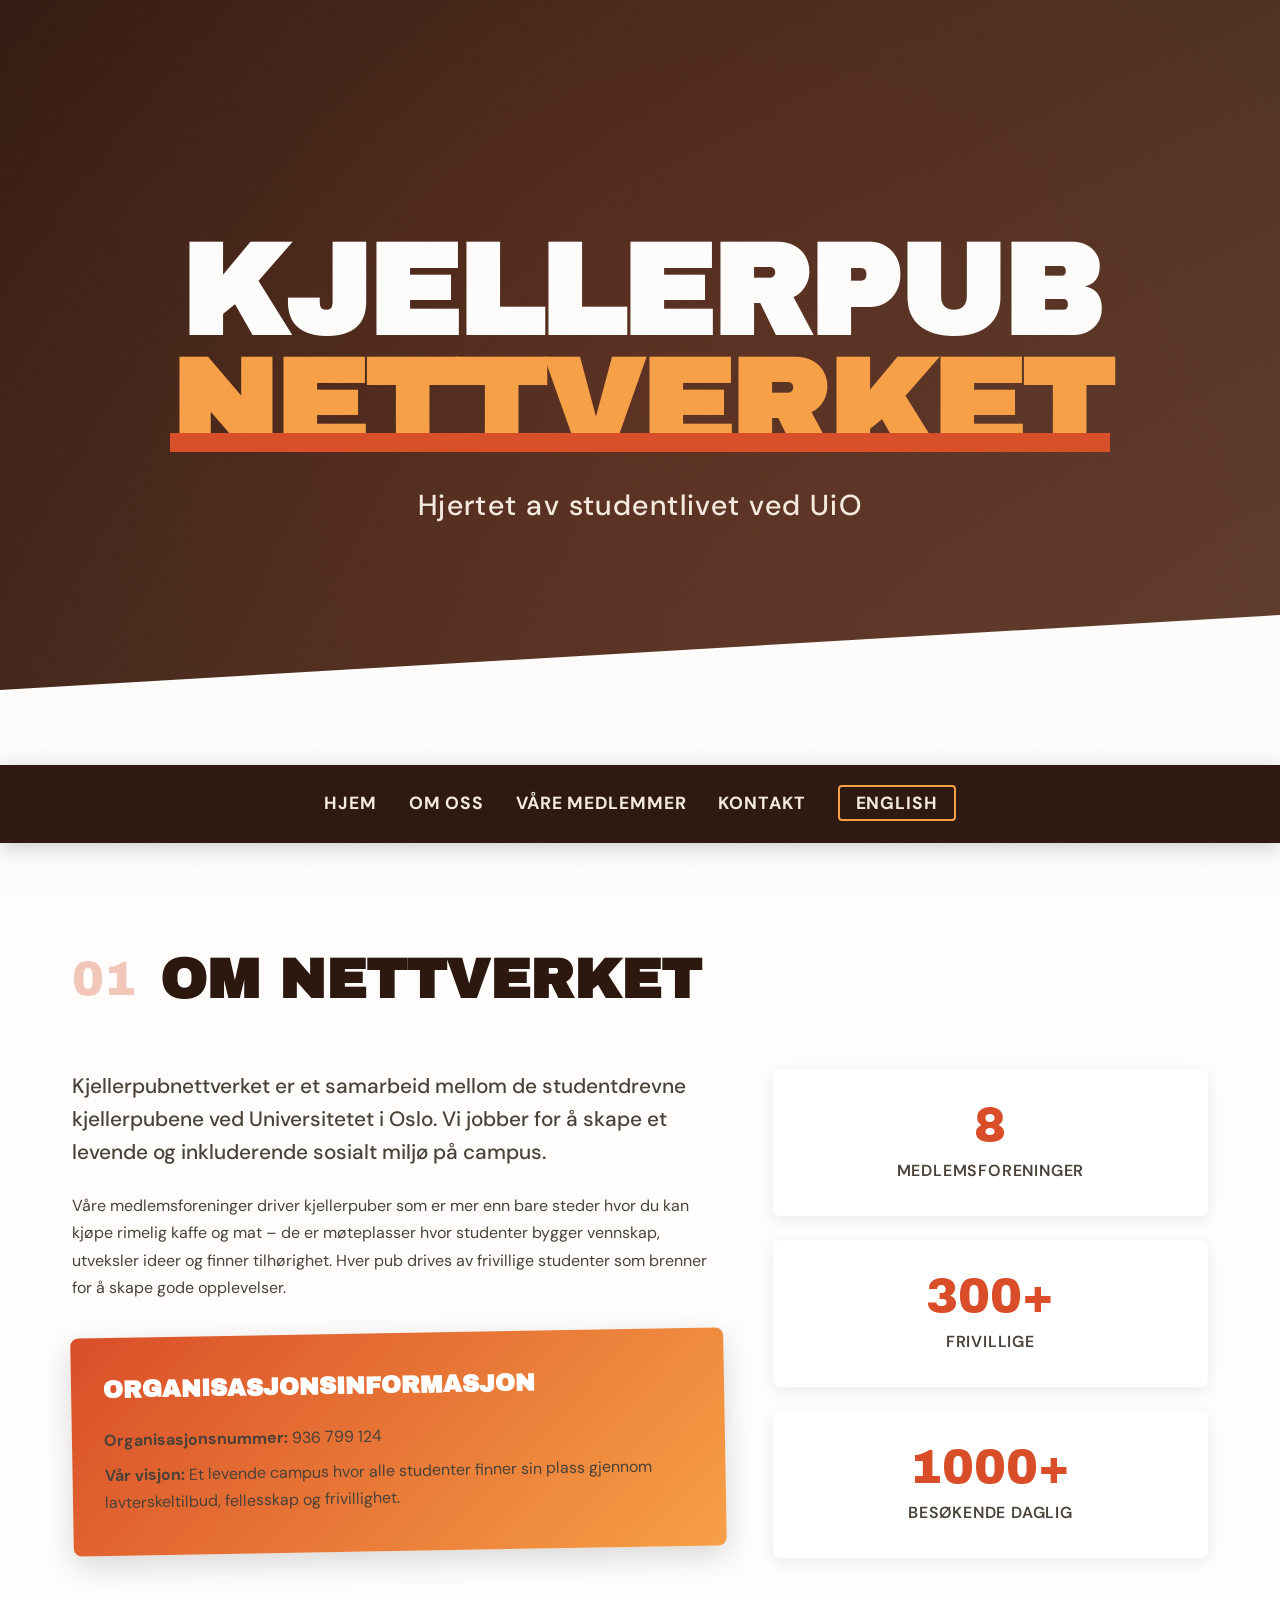
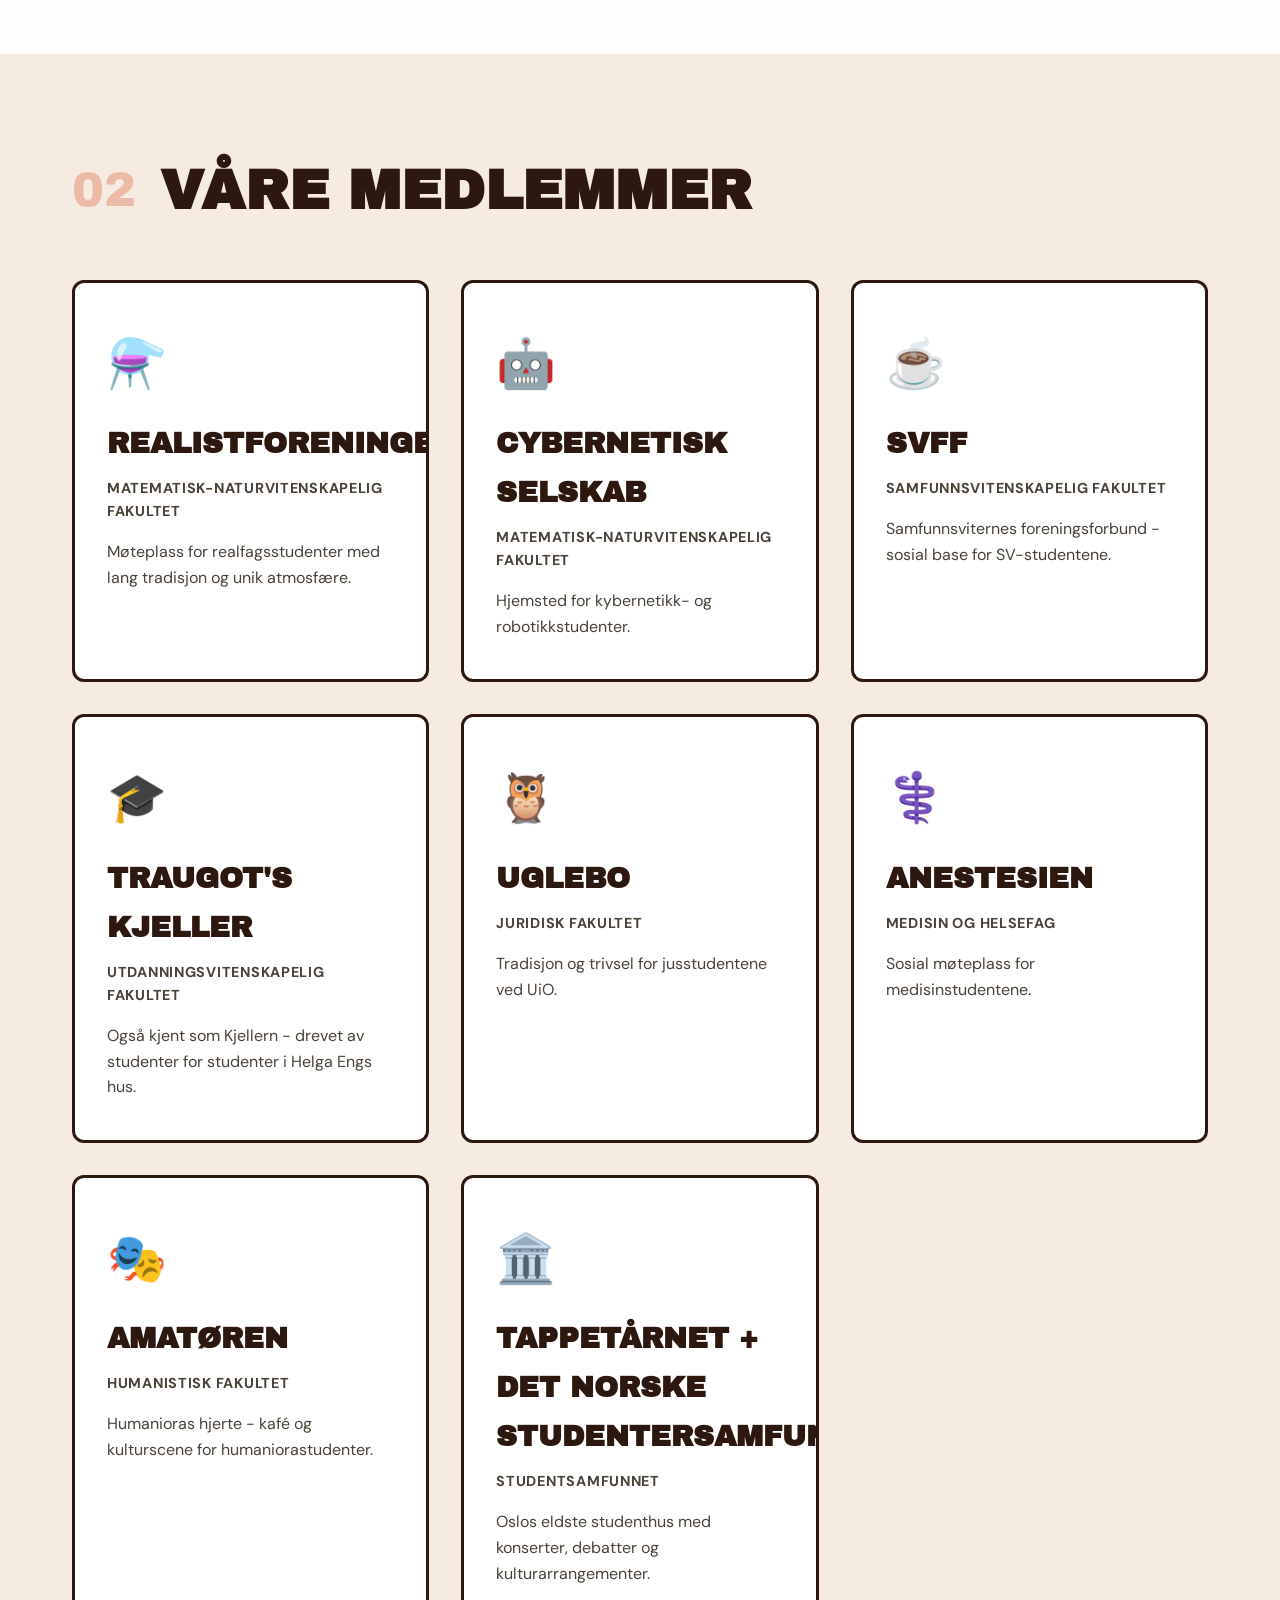
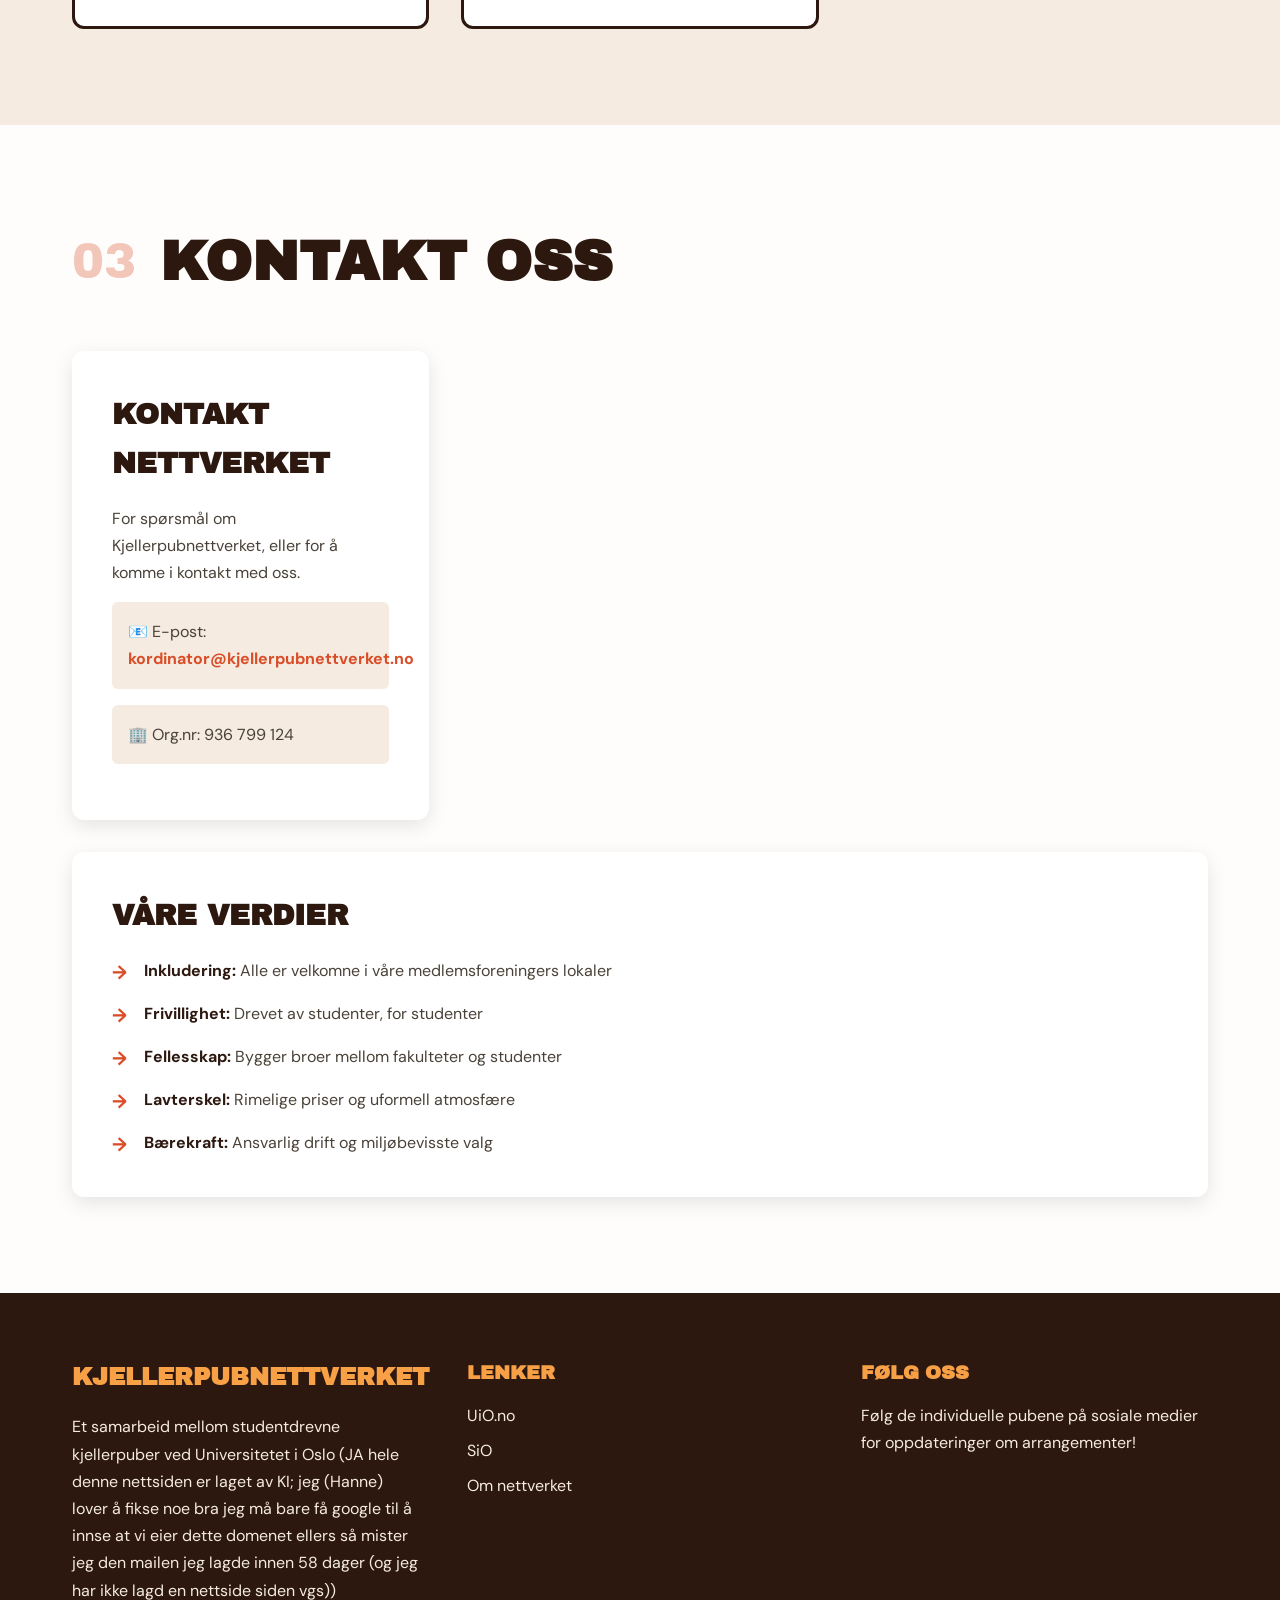
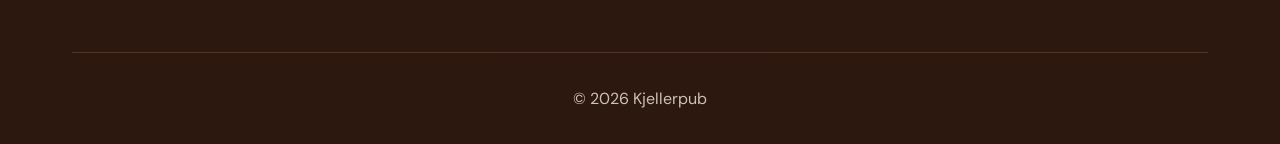
==== index.html @ 066921a6 "Update footer text with additional information" ====
<!DOCTYPE html>
<html lang="no">
<head>
    <meta charset="UTF-8">
    <meta name="viewport" content="width=device-width, initial-scale=1.0">
    <title>Kjellerpubnettverket - UiO</title>
    <link rel="stylesheet" href="styles.css">
    <link rel="preconnect" href="https://fonts.googleapis.com">
    <link rel="preconnect" href="https://fonts.gstatic.com" crossorigin>
    <link href="https://fonts.googleapis.com/css2?family=Archivo+Black&family=DM+Sans:wght@400;500;700&display=swap" rel="stylesheet">
</head>
<body>
    <div class="grain-overlay"></div>
    
    <header class="hero">
        <div class="hero-content">
            <div class="logo-area">
                <h1 class="main-title">
                    <span class="title-line">Kjellerpub</span>
                    <span class="title-line highlight">nettverket</span>
                </h1>
                <p class="subtitle">Hjertet av studentlivet ved UiO</p>
            </div>
        </div>
        <div class="hero-decoration"></div>
    </header>

    <nav class="main-nav">
        <ul>
            <li><a href="index.html" class="nav-link">Hjem</a></li>
            <li><a href="#om" class="nav-link">Om oss</a></li>
            <li><a href="#medlemmer" class="nav-link">Våre medlemmer</a></li>
            <li><a href="#kontakt" class="nav-link">Kontakt</a></li>
            <!-- Multi-page navigation (uncomment to enable separate pages)
            <li><a href="om.html" class="nav-link">Om oss</a></li>
            <li><a href="medlemmer.html" class="nav-link">Våre medlemmer</a></li>
            <li><a href="kontakt.html" class="nav-link">Kontakt</a></li>
            -->
            <li><a href="index-en.html" class="nav-link lang-switch">English</a></li>
        </ul>
    </nav>

    <main>
        <section id="om" class="section about-section">
            <div class="container">
                <div class="section-header">
                    <span class="section-number">01</span>
                    <h2>Om nettverket</h2>
                </div>
                <div class="content-grid">
                    <div class="text-content">
                        <p class="lead-text">Kjellerpubnettverket er et samarbeid mellom de studentdrevne kjellerpubene ved Universitetet i Oslo. Vi jobber for å skape et levende og inkluderende sosialt miljø på campus.</p>
                        <p>Våre medlemsforeninger driver kjellerpuber som er mer enn bare steder hvor du kan kjøpe rimelig kaffe og mat – de er møteplasser hvor studenter bygger vennskap, utveksler ideer og finner tilhørighet. Hver pub drives av frivillige studenter som brenner for å skape gode opplevelser.</p>
                        <div class="highlight-box">
                            <h3>Organisasjonsinformasjon</h3>
                            <p><strong>Organisasjonsnummer:</strong> 936 799 124</p>
                            <p><strong>Vår visjon:</strong> Et levende campus hvor alle studenter finner sin plass gjennom lavterskeltilbud, fellesskap og frivillighet.</p>
                        </div>
                    </div>
                    <div class="stats-grid">
                        <div class="stat-card">
                            <div class="stat-number">8</div>
                            <div class="stat-label">Medlemsforeninger</div>
                        </div>
                        <div class="stat-card">
                            <div class="stat-number">300+</div>
                            <div class="stat-label">Frivillige</div>
                        </div>
                        <div class="stat-card">
                            <div class="stat-number">1000+</div>
                            <div class="stat-label">Besøkende daglig</div>
                        </div>
                    </div>
                </div>
            </div>
        </section>

        <section id="medlemmer" class="section pubs-section">
            <div class="container">
                <div class="section-header">
                    <span class="section-number">02</span>
                    <h2>Våre medlemmer</h2>
                </div>
                <div class="pubs-grid">
                    <div class="pub-card">
                        <div class="pub-icon">⚗️</div>
                        <h3>Realistforeningen</h3>
                        <p class="pub-faculty">Matematisk-naturvitenskapelig fakultet</p>
                        <p>Møteplass for realfagsstudenter med lang tradisjon og unik atmosfære.</p>
                    </div>
                    <div class="pub-card">
                        <div class="pub-icon">🤖</div>
                        <h3>Cybernetisk Selskab</h3>
                        <p class="pub-faculty">Matematisk-naturvitenskapelig fakultet</p>
                        <p>Hjemsted for kybernetikk- og robotikkstudenter.</p>
                    </div>
                    <div class="pub-card">
                        <div class="pub-icon">☕</div>
                        <h3>SVFF</h3>
                        <p class="pub-faculty">Samfunnsvitenskapelig fakultet</p>
                        <p>Samfunnsviternes foreningsforbund - sosial base for SV-studentene.</p>
                    </div>
                    <div class="pub-card">
                        <div class="pub-icon">🎓</div>
                        <h3>Traugot's kjeller</h3>
                        <p class="pub-faculty">Utdanningsvitenskapelig fakultet</p>
                        <p>Også kjent som Kjellern - drevet av studenter for studenter i Helga Engs hus.</p>
                    </div>
                    <div class="pub-card">
                        <div class="pub-icon">🦉</div>
                        <h3>Uglebo</h3>
                        <p class="pub-faculty">Juridisk fakultet</p>
                        <p>Tradisjon og trivsel for jusstudentene ved UiO.</p>
                    </div>
                    <div class="pub-card">
                        <div class="pub-icon">⚕️</div>
                        <h3>Anestesien</h3>
                        <p class="pub-faculty">Medisin og helsefag</p>
                        <p>Sosial møteplass for medisinstudentene.</p>
                    </div>
                    <div class="pub-card">
                        <div class="pub-icon">🎭</div>
                        <h3>Amatøren</h3>
                        <p class="pub-faculty">Humanistisk fakultet</p>
                        <p>Humanioras hjerte - kafé og kulturscene for humaniorastudenter.</p>
                    </div>
                    <div class="pub-card">
                        <div class="pub-icon">🏛️</div>
                        <h3>Tappetårnet + Det Norske Studentersamfund</h3>
                        <p class="pub-faculty">Studentsamfunnet</p>
                        <p>Oslos eldste studenthus med konserter, debatter og kulturarrangementer.</p>
                    </div>
                </div>
            </div>
        </section>

        <section id="kontakt" class="section contact-section">
            <div class="container">
                <div class="section-header">
                    <span class="section-number">03</span>
                    <h2>Kontakt oss</h2>
                </div>
                <div class="contact-grid">
                    <div class="contact-card">
                        <h3>Kontakt nettverket</h3>
                        <p>For spørsmål om Kjellerpubnettverket, eller for å komme i kontakt med oss.</p>
                        <p class="contact-info">📧 E-post: <a href="mailto:hannehugem@gmail.com">kordinator@kjellerpubnettverket.no</a></p>
                        <p class="contact-info">🏢 Org.nr: 936 799 124</p>
                    </div>
                    <div class="contact-card full-width">
                        <h3>Våre verdier</h3>
                        <ul class="values-list">
                            <li><strong>Inkludering:</strong> Alle er velkomne i våre medlemsforeningers lokaler</li>
                            <li><strong>Frivillighet:</strong> Drevet av studenter, for studenter</li>
                            <li><strong>Fellesskap:</strong> Bygger broer mellom fakulteter og studenter</li>
                            <li><strong>Lavterskel:</strong> Rimelige priser og uformell atmosfære</li>
                            <li><strong>Bærekraft:</strong> Ansvarlig drift og miljøbevisste valg</li>
                        </ul>
                    </div>
                </div>
            </div>
        </section>
    </main>

    <footer class="main-footer">
        <div class="container">
            <div class="footer-content">
                <div class="footer-section">
                    <h3>Kjellerpubnettverket</h3>
                    <p>Et samarbeid mellom studentdrevne kjellerpuber ved Universitetet i Oslo (JA hele denne nettsiden er laget av KI; jeg (Hanne) lover å fikse noe bra jeg må bare få google til å innse at vi eier dette domenet ellers så mister jeg den mailen jeg lagde innen 58 dager (og jeg har ikke lagd en nettside siden vgs))</p>
                </div>
                <div class="footer-section">
                    <h4>Lenker</h4>
                    <ul>
                        <li><a href="https://www.uio.no">UiO.no</a></li>
                        <li><a href="https://www.sio.no">SiO</a></li>
                        <li><a href="#om">Om nettverket</a></li>
                    </ul>
                </div>
                <div class="footer-section">
                    <h4>Følg oss</h4>
                    <p>Følg de individuelle pubene på sosiale medier for oppdateringer om arrangementer!</p>
                </div>
            </div>
            <div class="footer-bottom">
                <p>&copy; 2026 Kjellerpub
---- styles.css ----
:root {
    --primary-color: #d94e28;
    --secondary-color: #f7a046;
    --dark-brown: #2d1810;
    --medium-brown: #5c3d2e;
    --cream: #f5ebe0;
    --warm-white: #fefdfb;
    --accent-green: #6b8e23;
    --text-dark: #1a1410;
    --text-light: #4a4239;
    
    --font-display: 'Archivo Black', sans-serif;
    --font-body: 'DM Sans', sans-serif;
}

* {
    margin: 0;
    padding: 0;
    box-sizing: border-box;
}

html {
    scroll-behavior: smooth;
}

body {
    font-family: var(--font-body);
    background-color: var(--warm-white);
    color: var(--text-dark);
    line-height: 1.7;
    overflow-x: hidden;
}

/* Grain texture overlay */
.grain-overlay {
    position: fixed;
    top: 0;
    left: 0;
    width: 100%;
    height: 100%;
    pointer-events: none;
    opacity: 0.03;
    z-index: 9999;
    background-image: url("data:image/svg+xml,%3Csvg viewBox='0 0 400 400' xmlns='http://www.w3.org/2000/svg'%3E%3Cfilter id='noiseFilter'%3E%3CfeTurbulence type='fractalNoise' baseFrequency='1.5' numOctaves='4' /%3E%3C/filter%3E%3Crect width='100%25' height='100%25' filter='url(%23noiseFilter)' /%3E%3C/svg%3E");
}

/* Hero Section */
.hero {
    position: relative;
    min-height: 85vh;
    background: linear-gradient(135deg, var(--dark-brown) 0%, var(--medium-brown) 100%);
    display: flex;
    align-items: center;
    justify-content: center;
    overflow: hidden;
}

.hero::before {
    content: '';
    position: absolute;
    top: -50%;
    left: -50%;
    width: 200%;
    height: 200%;
    background: radial-gradient(circle, var(--primary-color) 0%, transparent 70%);
    opacity: 0.15;
}

.hero-content {
    position: relative;
    z-index: 2;
    text-align: center;
    padding: 3rem;
}

.main-title {
    font-family: var(--font-display);
    font-size: clamp(3rem, 10vw, 8rem);
    color: var(--warm-white);
    line-height: 0.9;
    margin-bottom: 1rem;
    text-transform: uppercase;
    letter-spacing: -0.02em;
}

.title-line {
    display: block;
}

.title-line.highlight {
    color: var(--secondary-color);
    position: relative;
}

.title-line.highlight::after {
    content: '';
    position: absolute;
    bottom: 0.1em;
    left: 0;
    width: 100%;
    height: 0.15em;
    background: var(--primary-color);
}

.subtitle {
    font-size: clamp(1.2rem, 3vw, 1.8rem);
    color: var(--cream);
    font-weight: 500;
    letter-spacing: 0.05em;
}

.hero-decoration {
    position: absolute;
    bottom: 0;
    left: 0;
    width: 100%;
    height: 150px;
    background: var(--warm-white);
    clip-path: polygon(0 50%, 100% 0, 100% 100%, 0 100%);
}

/* Navigation */
.main-nav {
    position: sticky;
    top: 0;
    background: var(--dark-brown);
    z-index: 1000;
    box-shadow: 0 4px 20px rgba(0,0,0,0.2);
}

.main-nav ul {
    list-style: none;
    display: flex;
    justify-content: center;
    gap: 2rem;
    padding: 1.5rem;
    flex-wrap: wrap;
}

.nav-link {
    color: var(--cream);
    text-decoration: none;
    font-weight: 700;
    font-size: 1.1rem;
    text-transform: uppercase;
    letter-spacing: 0.05em;
    position: relative;
    transition: color 0.3s ease;
}

.nav-link::after {
    content: '';
    position: absolute;
    bottom: -5px;
    left: 0;
    width: 100%;
    height: 3px;
    background: var(--secondary-color);
    transform: scaleX(0);
    transform-origin: right;
    transition: transform 0.3s ease;
}

.nav-link:hover {
    color: var(--secondary-color);
}

.nav-link:hover::after {
    transform: scaleX(1);
    transform-origin: left;
}

.nav-link.lang-switch {
    border: 2px solid var(--secondary-color);
    padding: 0.3rem 1rem;
    border-radius: 4px;
}

.nav-link.lang-switch::after {
    display: none;
}

.nav-link.lang-switch:hover {
    background: var(--secondary-color);
    color: var(--dark-brown);
}

/* Container */
.container {
    max-width: 1200px;
    margin: 0 auto;
    padding: 0 2rem;
}

/* Section Styling */
.section {
    padding: 6rem 0;
    position: relative;
}

.section:nth-child(even) {
    background: var(--cream);
}

.section-header {
    display: flex;
    align-items: center;
    gap: 1.5rem;
    margin-bottom: 3rem;
}

.section-number {
    font-family: var(--font-display);
    font-size: 3rem;
    color: var(--primary-color);
    opacity: 0.3;
}

.section-header h2 {
    font-family: var(--font-display);
    font-size: clamp(2rem, 5vw, 3.5rem);
    color: var(--dark-brown);
    text-transform: uppercase;
    line-height: 1;
}

/* About Section */
.content-grid {
    display: grid;
    grid-template-columns: 1fr;
    gap: 3rem;
}

@media (min-width: 768px) {
    .content-grid {
        grid-template-columns: 1.5fr 1fr;
    }
}

.lead-text {
    font-size: 1.3rem;
    font-weight: 500;
    color: var(--text-dark);
    margin-bottom: 1.5rem;
    line-height: 1.6;
}

.text-content p {
    margin-bottom: 1.5rem;
    color: var(--text-light);
}

.highlight-box {
    background: linear-gradient(135deg, var(--primary-color), var(--secondary-color));
    color: white;
    padding: 2rem;
    border-radius: 8px;
    margin-top: 2rem;
    transform: rotate(-1deg);
    box-shadow: 0 10px 30px rgba(0,0,0,0.15);
    transition: transform 0.3s ease;
}

.highlight-box:hover {
    transform: rotate(0deg);
}

.highlight-box h3 {
    font-family: var(--font-display);
    font-size: 1.5rem;
    margin-bottom: 1rem;
    text-transform: uppercase;
}

.highlight-box p {
    margin-bottom: 0.5rem;
}

.stats-grid {
    display: grid;
    gap: 1.5rem;
}

.stat-card {
    background: white;
    padding: 2rem;
    border-radius: 8px;
    text-align: center;
    box-shadow: 0 4px 15px rgba(0,0,0,0.08);
    transition: transform 0.3s ease, box-shadow 0.3s ease;
}

.stat-card:hover {
    transform: translateY(-5px);
    box-shadow: 0 8px 25px rgba(0,0,0,0.12);
}

.stat-number {
    font-family: var(--font-display);
    font-size: 3rem;
    color: var(--primary-color);
    line-height: 1;
}

.stat-label {
    font-size: 1rem;
    color: var(--text-light);
    margin-top: 0.5rem;
    text-transform: uppercase;
    letter-spacing: 0.05em;
    font-weight: 600;
}

/* Pubs Section */
.pubs-grid {
    display: grid;
    grid-template-columns: repeat(auto-fit, minmax(280px, 1fr));
    gap: 2rem;
}

.pub-card {
    background: white;
    padding: 2.5rem 2rem;
    border-radius: 12px;
    border: 3px solid var(--dark-brown);
    transition: all 0.3s ease;
    position: relative;
    overflow: hidden;
}

.pub-card::before {
    content: '';
    position: absolute;
    top: 0;
    left: 0;
    width: 100%;
    height: 5px;
    background: linear-gradient(90deg, var(--primary-color), var(--secondary-color));
    transform: scaleX(0);
    transform-origin: left;
    transition: transform 0.3s ease;
}

.pub-card:hover {
    transform: translateY(-8px);
    box-shadow: 0 12px 30px rgba(0,0,0,0.15);
}

.pub-card:hover::before {
    transform: scaleX(1);
}

.pub-icon {
    font-size: 3rem;
    margin-bottom: 1rem;
}

.pub-card h3 {
    font-family: var(--font-display);
    font-size: 1.8rem;
    color: var(--dark-brown);
    margin-bottom: 0.5rem;
    text-transform: uppercase;
}

.pub-faculty {
    font-size: 0.9rem;
    color: var(--primary-color);
    font-weight: 700;
    text-transform: uppercase;
    letter-spacing: 0.05em;
    margin-bottom: 1rem;
}

.pub-card p {
    color: var(--text-light);
    line-height: 1.6;
}

/* Contact Section */
.contact-grid {
    display: grid;
    grid-template-columns: repeat(auto-fit, minmax(300px, 1fr));
    gap: 2rem;
}

.contact-card {
    background: white;
    padding: 2.5rem;
    border-radius: 12px;
    box-shadow: 0 6px 20px rgba(0,0,0,0.1);
}

.contact-card.full-width {
    grid-column: 1 / -1;
}

.contact-card h3 {
    font-family: var(--font-display);
    font-size: 1.8rem;
    color: var(--dark-brown);
    margin-bottom: 1rem;
    text-transform: uppercase;
}

.contact-card p {
    color: var(--text-light);
    margin-bottom: 1rem;
}

.contact-info {
    background: var(--cream);
    padding: 1rem;
    border-radius: 6px;
    margin-top: 1rem;
}

.contact-info a {
    color: var(--primary-color);
    text-decoration: none;
    font-weight: 700;
}

.contact-info a:hover {
    text-decoration: underline;
}

.values-list {
    list-style: none;
    display: grid;
    gap: 1rem;
}

.values-list li {
    padding-left: 2rem;
    position: relative;
    color: var(--text-light);
}

.values-list li::before {
    content: '→';
    position: absolute;
    left: 0;
    color: var(--primary-color);
    font-weight: bold;
    font-size: 1.2rem;
}

.values-list strong {
    color: var(--dark-brown);
    font-weight: 700;
}

/* Footer */
.main-footer {
    background: var(--dark-brown);
    color: var(--cream);
    padding: 4rem 0 2rem;
}

.footer-content {
    display: grid;
    grid-template-columns: repeat(auto-fit, minmax(250px, 1fr));
    gap: 3rem;
    margin-bottom: 3rem;
}

.footer-section h3 {
    font-family: var(--font-display);
    font-size: 1.5rem;
    color: var(--secondary-color);
    margin-bottom: 1rem;
    text-transform: uppercase;
}

.footer-section h4 {
    font-family: var(--font-display);
    font-size: 1.2rem;
    color: var(--secondary-color);
    margin-bottom: 0.8rem;
    text-transform: uppercase;
}

.footer-section ul {
    list-style: none;
}

.footer-section ul li {
    margin-bottom: 0.5rem;
}

.footer-section a {
    color: var(--cream);
    text-decoration: none;
    transition: color 0.3s ease;
}

.footer-section a:hover {
    color: var(--secondary-color);
}

.footer-bottom {
    border-top: 1px solid var(--medium-brown);
    padding-top: 2rem;
    text-align: center;
    color: var(--cream);
    opacity: 0.8;
}

/* Responsive adjustments */
@media (max-width: 768px) {
    .section {
        padding: 4rem 0;
    }
    
    .section-header {
        flex-direction: column;
        align-items: flex-start;
        gap: 0.5rem;
    }
    
    .section-number {
        font-size: 2rem;
    }
    
    .main-nav ul {
        gap: 1rem;
    }
    
    .nav-link {
        font-size: 0.95rem;
    }
}
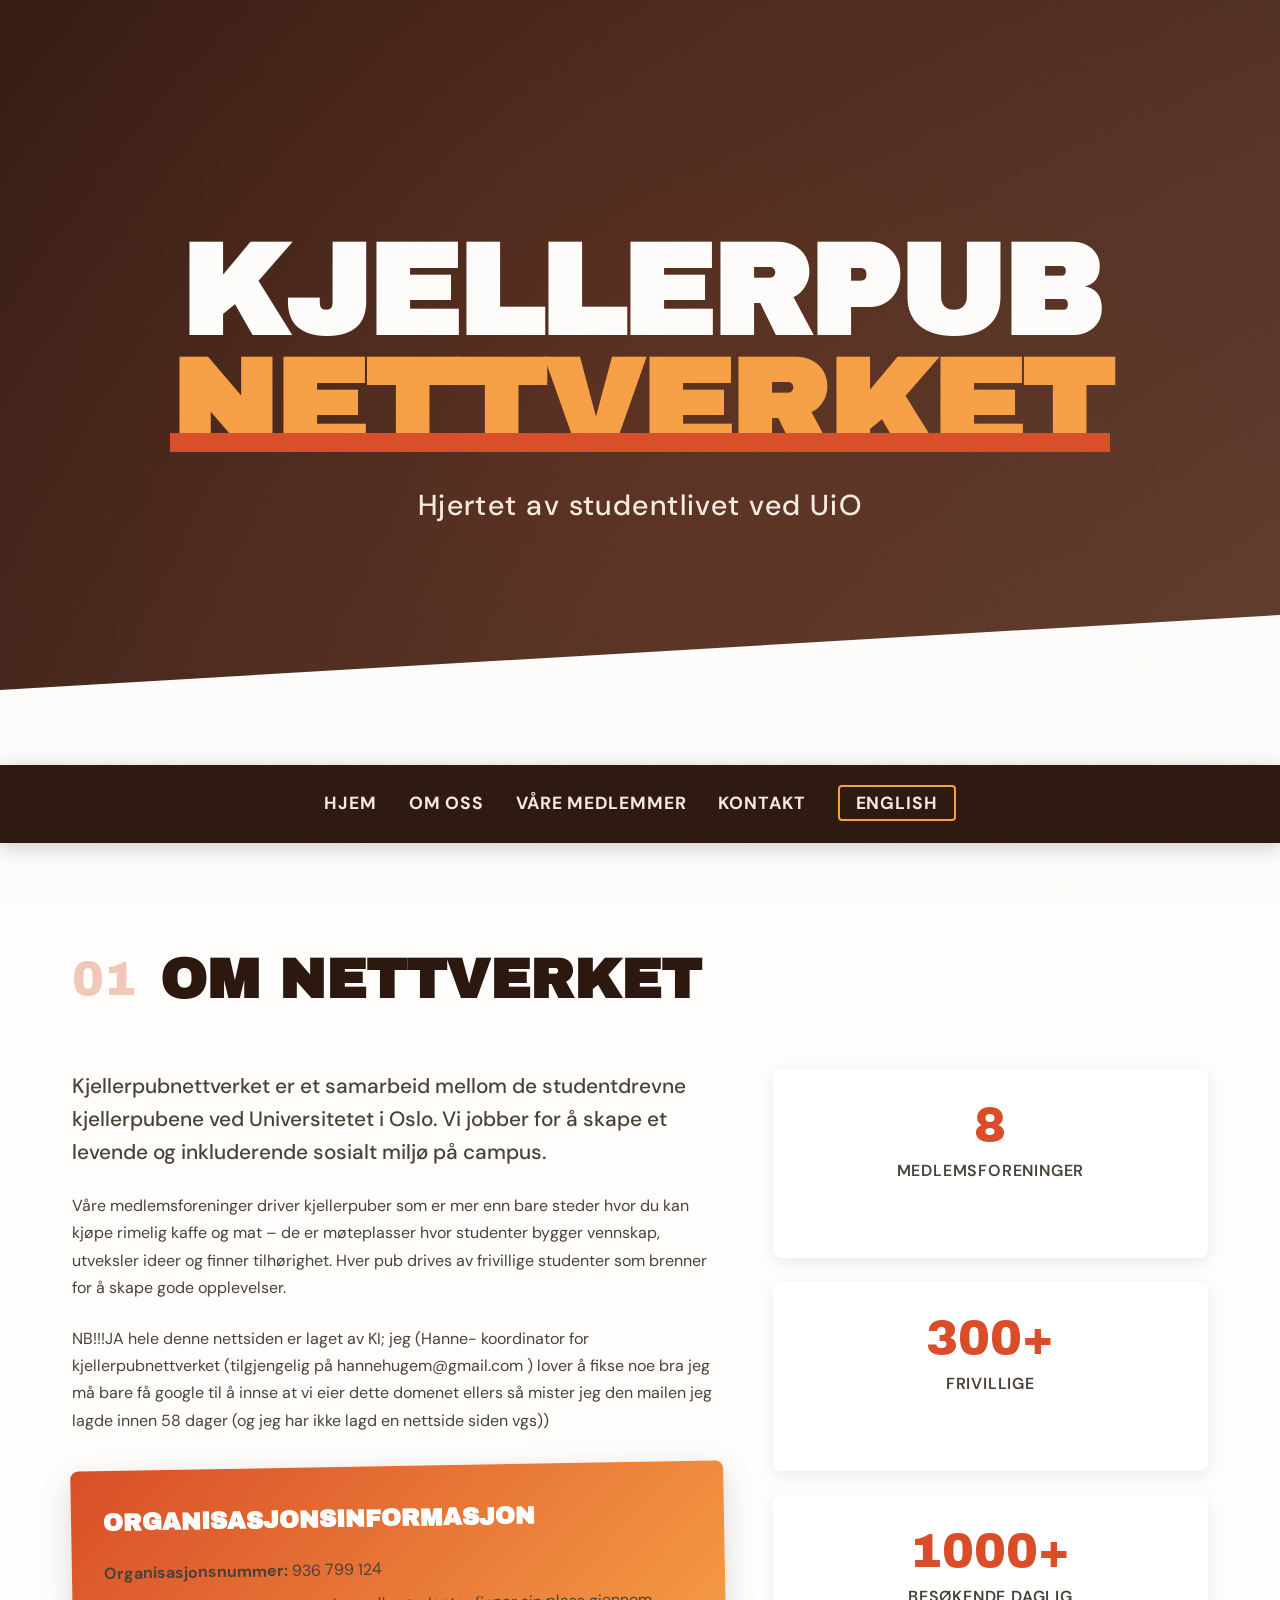
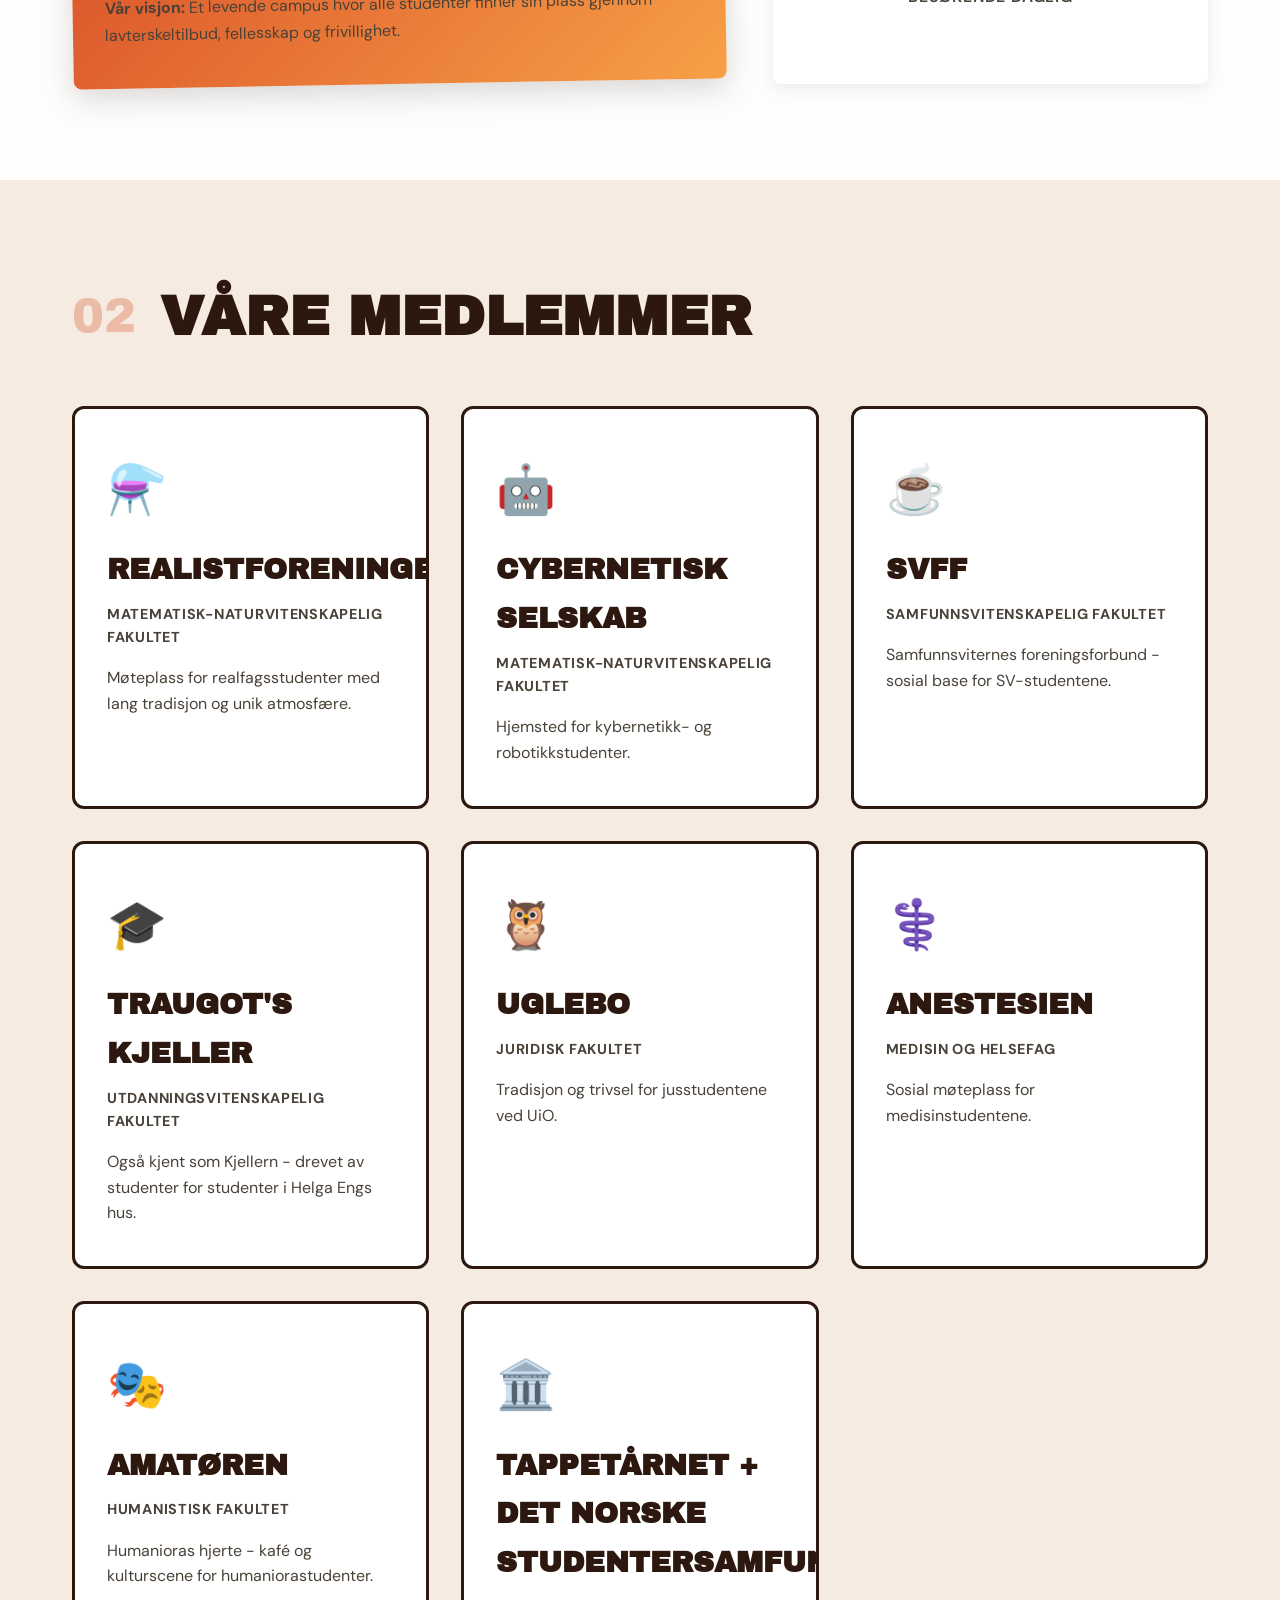
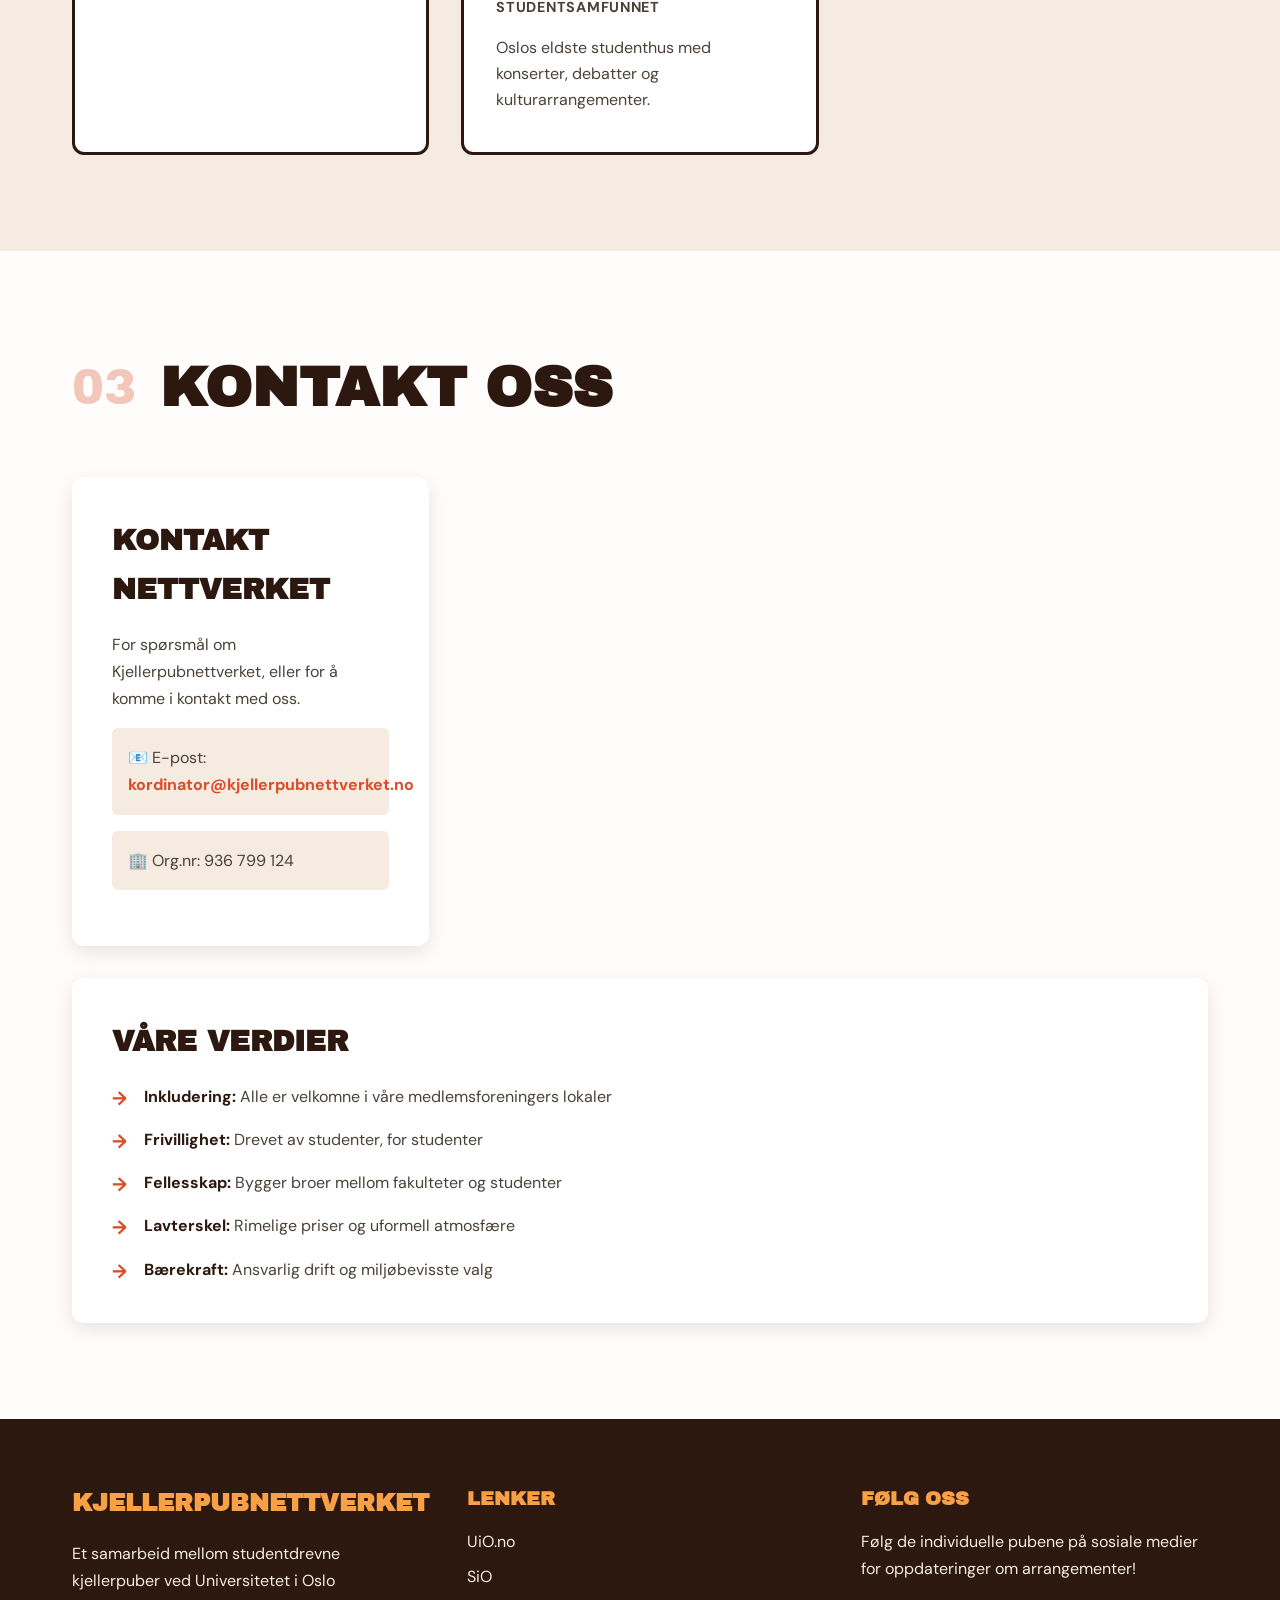
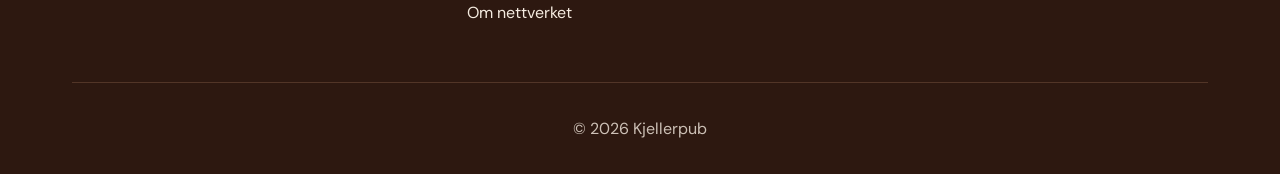
==== commit 684c4ebc: "Include note about website creation and email issues Added a note about the website's creation and e" ====
--- a/index.html
+++ b/index.html
@@ -51,6 +51,7 @@
                     <div class="text-content">
                         <p class="lead-text">Kjellerpubnettverket er et samarbeid mellom de studentdrevne kjellerpubene ved Universitetet i Oslo. Vi jobber for å skape et levende og inkluderende sosialt miljø på campus.</p>
                         <p>Våre medlemsforeninger driver kjellerpuber som er mer enn bare steder hvor du kan kjøpe rimelig kaffe og mat – de er møteplasser hvor studenter bygger vennskap, utveksler ideer og finner tilhørighet. Hver pub drives av frivillige studenter som brenner for å skape gode opplevelser.</p>
+                        <p>NB!!!JA hele denne nettsiden er laget av KI; jeg (Hanne- koordinator for kjellerpubnettverket (tilgjengelig på hannehugem@gmail.com ) lover å fikse noe bra jeg må bare få google til å innse at vi eier dette domenet ellers så mister jeg den mailen jeg lagde innen 58 dager (og jeg har ikke lagd en nettside siden vgs))</p>
                         <div class="highlight-box">
                             <h3>Organisasjonsinformasjon</h3>
                             <p><strong>Organisasjonsnummer:</strong> 936 799 124</p>
@@ -167,7 +168,7 @@
             <div class="footer-content">
                 <div class="footer-section">
                     <h3>Kjellerpubnettverket</h3>
-                    <p>Et samarbeid mellom studentdrevne kjellerpuber ved Universitetet i Oslo (JA hele denne nettsiden er laget av KI; jeg (Hanne) lover å fikse noe bra jeg må bare få google til å innse at vi eier dette domenet ellers så mister jeg den mailen jeg lagde innen 58 dager (og jeg har ikke lagd en nettside siden vgs))</p>
+                    <p>Et samarbeid mellom studentdrevne kjellerpuber ved Universitetet i Oslo </p>
                 </div>
                 <div class="footer-section">
                     <h4>Lenker</h4>
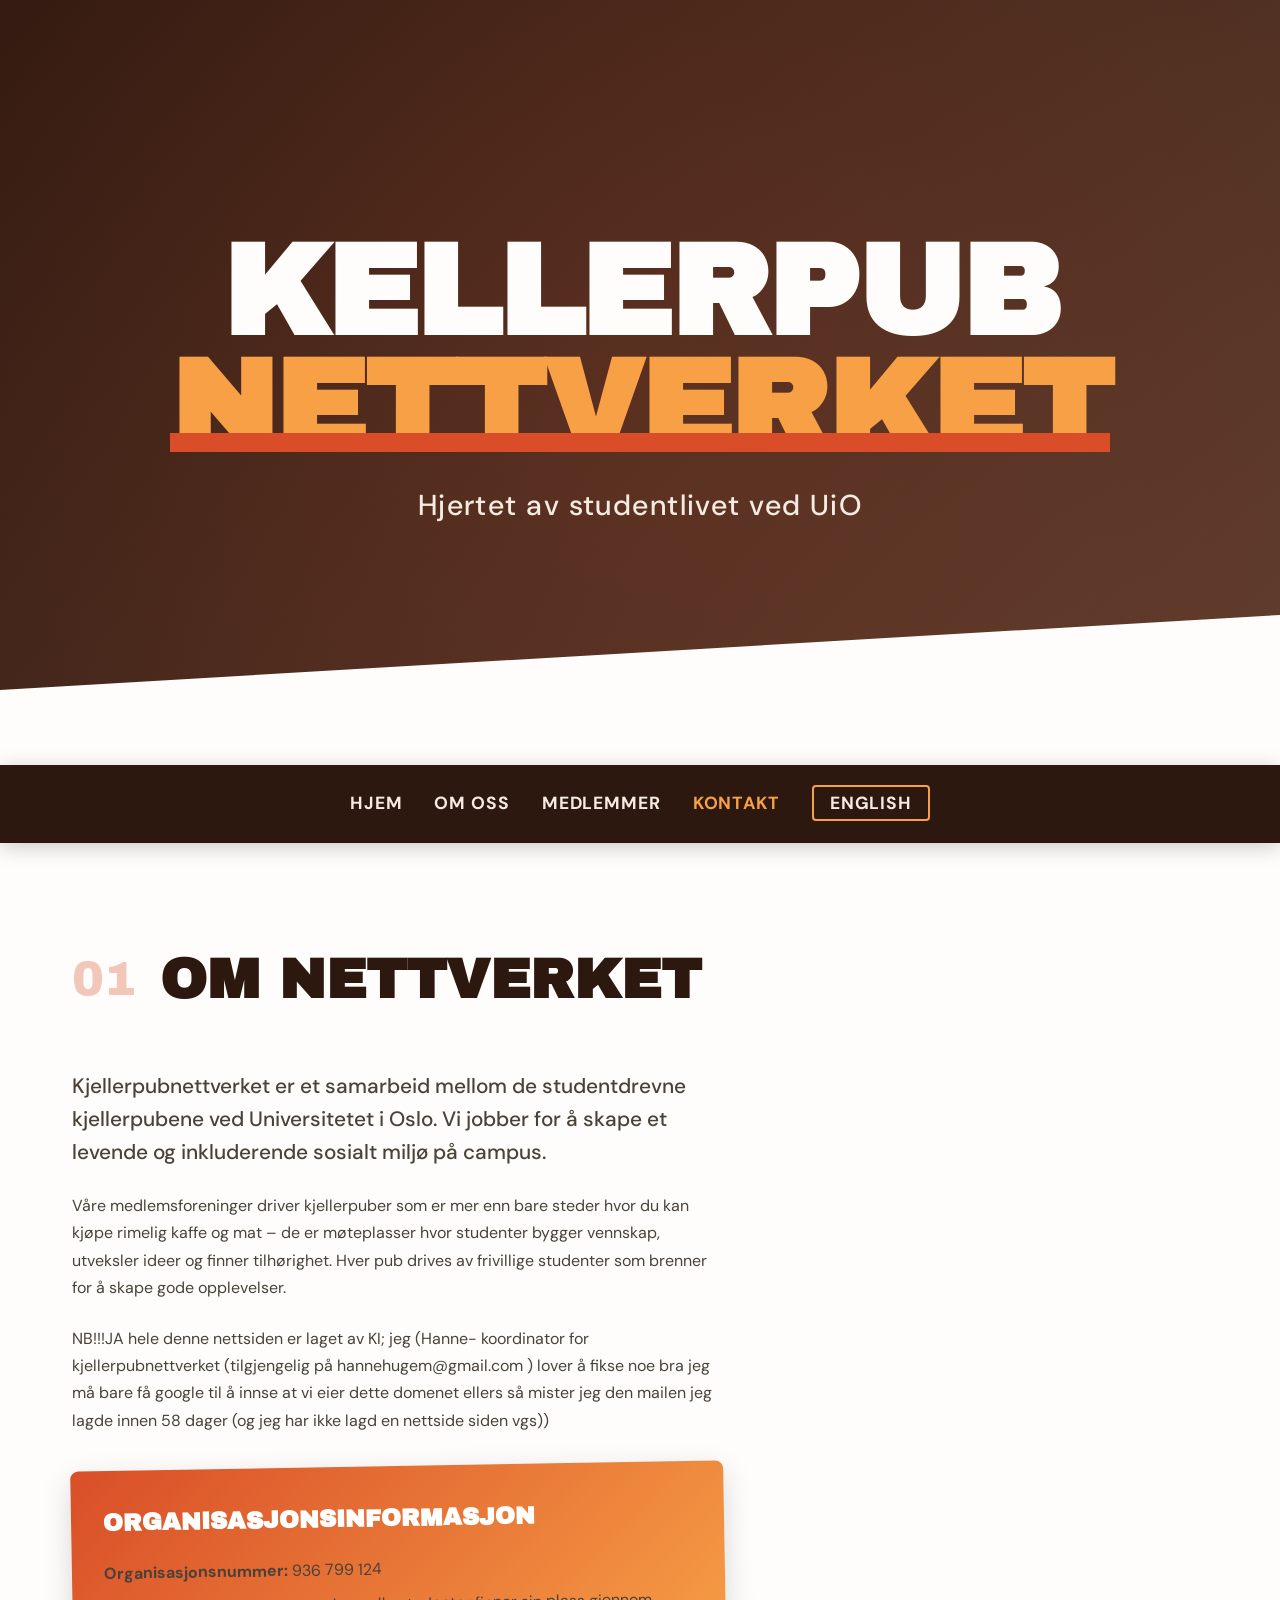
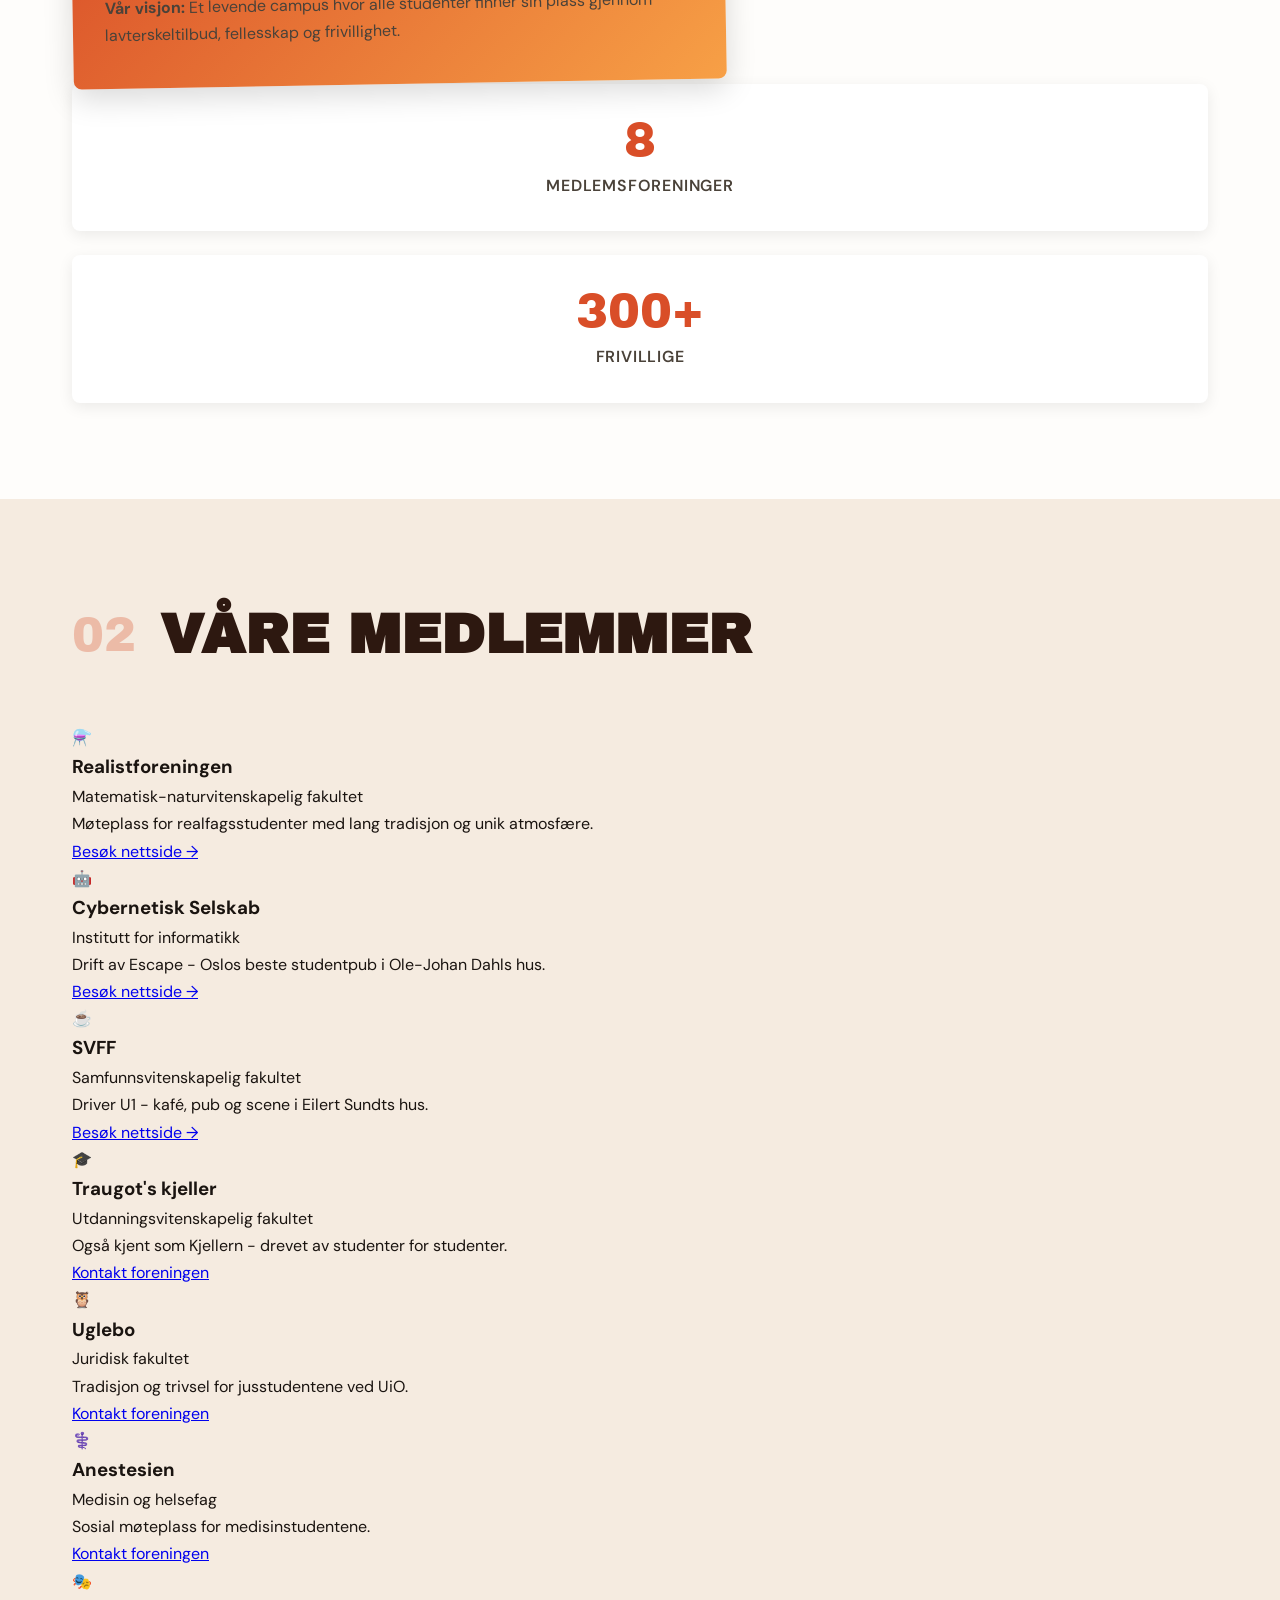
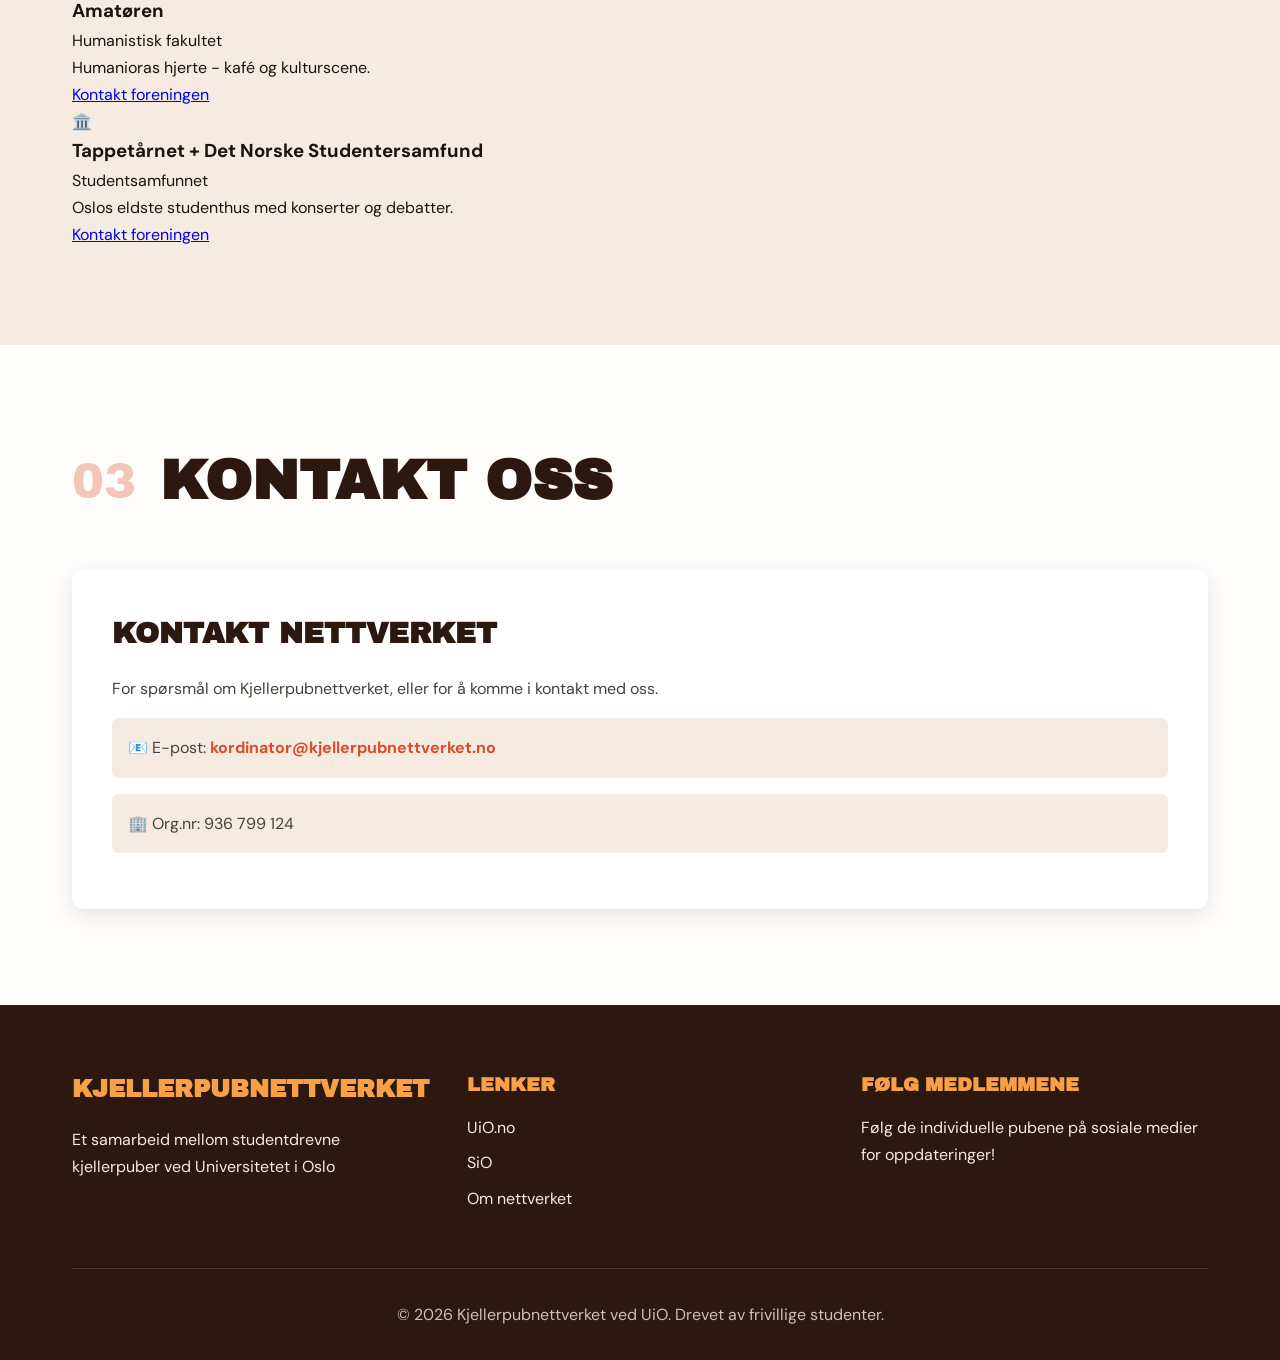
==== commit 4f83fb6d: "Refactor index.html for clarity and consistency" ====
--- a/index.html
+++ b/index.html
@@ -10,13 +10,11 @@
     <link href="https://fonts.googleapis.com/css2?family=Archivo+Black&family=DM+Sans:wght@400;500;700&display=swap" rel="stylesheet">
 </head>
 <body>
-    <div class="grain-overlay"></div>
-    
     <header class="hero">
         <div class="hero-content">
             <div class="logo-area">
                 <h1 class="main-title">
-                    <span class="title-line">Kjellerpub</span>
+                    <span class="title-line">Kellerpub</span>
                     <span class="title-line highlight">nettverket</span>
                 </h1>
                 <p class="subtitle">Hjertet av studentlivet ved UiO</p>
@@ -29,13 +27,8 @@
         <ul>
             <li><a href="index.html" class="nav-link">Hjem</a></li>
             <li><a href="#om" class="nav-link">Om oss</a></li>
-            <li><a href="#medlemmer" class="nav-link">Våre medlemmer</a></li>
+            <li><a href="#medlemmer" class="nav-link">Medlemmer</a></li>
             <li><a href="#kontakt" class="nav-link">Kontakt</a></li>
-            <!-- Multi-page navigation (uncomment to enable separate pages)
-            <li><a href="om.html" class="nav-link">Om oss</a></li>
-            <li><a href="medlemmer.html" class="nav-link">Våre medlemmer</a></li>
-            <li><a href="kontakt.html" class="nav-link">Kontakt</a></li>
-            -->
             <li><a href="index-en.html" class="nav-link lang-switch">English</a></li>
         </ul>
     </nav>
@@ -51,113 +44,136 @@
                     <div class="text-content">
                         <p class="lead-text">Kjellerpubnettverket er et samarbeid mellom de studentdrevne kjellerpubene ved Universitetet i Oslo. Vi jobber for å skape et levende og inkluderende sosialt miljø på campus.</p>
                         <p>Våre medlemsforeninger driver kjellerpuber som er mer enn bare steder hvor du kan kjøpe rimelig kaffe og mat – de er møteplasser hvor studenter bygger vennskap, utveksler ideer og finner tilhørighet. Hver pub drives av frivillige studenter som brenner for å skape gode opplevelser.</p>
-                        <p>NB!!!JA hele denne nettsiden er laget av KI; jeg (Hanne- koordinator for kjellerpubnettverket (tilgjengelig på hannehugem@gmail.com ) lover å fikse noe bra jeg må bare få google til å innse at vi eier dette domenet ellers så mister jeg den mailen jeg lagde innen 58 dager (og jeg har ikke lagd en nettside siden vgs))</p>
+                        <p> NB!!!JA hele denne nettsiden er laget av KI; jeg (Hanne- koordinator for kjellerpubnettverket (tilgjengelig på hannehugem@gmail.com ) lover å fikse noe bra jeg må bare få google til å innse at vi eier dette domenet ellers så mister jeg den mailen jeg lagde innen 58 dager (og jeg har ikke lagd en nettside siden vgs))</p>
                         <div class="highlight-box">
                             <h3>Organisasjonsinformasjon</h3>
                             <p><strong>Organisasjonsnummer:</strong> 936 799 124</p>
                             <p><strong>Vår visjon:</strong> Et levende campus hvor alle studenter finner sin plass gjennom lavterskeltilbud, fellesskap og frivillighet.</p>
                         </div>
                     </div>
-                    <div class="stats-grid">
-                        <div class="stat-card">
-                            <div class="stat-number">8</div>
-                            <div class="stat-label">Medlemsforeninger</div>
-                        </div>
-                        <div class="stat-card">
-                            <div class="stat-number">300+</div>
-                            <div class="stat-label">Frivillige</div>
-                        </div>
-                        <div class="stat-card">
-                            <div class="stat-number">1000+</div>
-                            <div class="stat-label">Besøkende daglig</div>
-                        </div>
+                </div>
+                <div class="stats-grid">
+                    <div class="stat-card">
+                        <div class="stat-number">8</div>
+                        <div class="stat-label">Medlemsforeninger</div>
+                    </div>
+                    <div class="stat-card">
+                        <div class="stat-number">300+</div>
+                        <div class="stat-label">Frivillige</div>
                     </div>
                 </div>
             </div>
         </section>
 
-        <section id="medlemmer" class="section pubs-section">
+        <section id="medlemmer" class="section">
             <div class="container">
                 <div class="section-header">
                     <span class="section-number">02</span>
                     <h2>Våre medlemmer</h2>
                 </div>
-                <div class="pubs-grid">
-                    <div class="pub-card">
-                        <div class="pub-icon">⚗️</div>
+                <div class="members-grid">
+                    <div class="member-card">
+                        <div class="member-logo">
+                            <!-- Placeholder for logo - replace with: <img src="logos/realistforeningen.png" alt="Realistforeningen logo"> -->
+                            <span class="member-icon">⚗️</span>
+                        </div>
                         <h3>Realistforeningen</h3>
-                        <p class="pub-faculty">Matematisk-naturvitenskapelig fakultet</p>
+                        <p class="member-faculty">Matematisk-naturvitenskapelig fakultet</p>
                         <p>Møteplass for realfagsstudenter med lang tradisjon og unik atmosfære.</p>
-                    </div>
-                    <div class="pub-card">
-                        <div class="pub-icon">🤖</div>
+                        <a href="https://foreninger.uio.no/rf/" target="_blank" class="member-link">Besøk nettside →</a>
+                    </div>
+
+                    <div class="member-card">
+                        <div class="member-logo">
+                            <!-- Placeholder for logo - replace with: <img src="logos/cyb.png" alt="Cybernetisk Selskab logo"> -->
+                            <span class="member-icon">🤖</span>
+                        </div>
                         <h3>Cybernetisk Selskab</h3>
-                        <p class="pub-faculty">Matematisk-naturvitenskapelig fakultet</p>
-                        <p>Hjemsted for kybernetikk- og robotikkstudenter.</p>
-                    </div>
-                    <div class="pub-card">
-                        <div class="pub-icon">☕</div>
+                        <p class="member-faculty">Institutt for informatikk</p>
+                        <p>Drift av Escape - Oslos beste studentpub i Ole-Johan Dahls hus.</p>
+                        <a href="https://cyb.no/" target="_blank" class="member-link">Besøk nettside →</a>
+                    </div>
+
+                    <div class="member-card">
+                        <div class="member-logo">
+                            <!-- Placeholder for logo - replace with: <img src="logos/svff.png" alt="SVFF logo"> -->
+                            <span class="member-icon">☕</span>
+                        </div>
                         <h3>SVFF</h3>
-                        <p class="pub-faculty">Samfunnsvitenskapelig fakultet</p>
-                        <p>Samfunnsviternes foreningsforbund - sosial base for SV-studentene.</p>
-                    </div>
-                    <div class="pub-card">
-                        <div class="pub-icon">🎓</div>
+                        <p class="member-faculty">Samfunnsvitenskapelig fakultet</p>
+                        <p>Driver U1 - kafé, pub og scene i Eilert Sundts hus.</p>
+                        <a href="https://svff.no/" target="_blank" class="member-link">Besøk nettside →</a>
+                    </div>
+
+                    <div class="member-card">
+                        <div class="member-logo">
+                            <!-- Placeholder for logo - replace with: <img src="logos/traugot.png" alt="Traugot's kjeller logo"> -->
+                            <span class="member-icon">🎓</span>
+                        </div>
                         <h3>Traugot's kjeller</h3>
-                        <p class="pub-faculty">Utdanningsvitenskapelig fakultet</p>
-                        <p>Også kjent som Kjellern - drevet av studenter for studenter i Helga Engs hus.</p>
-                    </div>
-                    <div class="pub-card">
-                        <div class="pub-icon">🦉</div>
+                        <p class="member-faculty">Utdanningsvitenskapelig fakultet</p>
+                        <p>Også kjent som Kjellern - drevet av studenter for studenter.</p>
+                        <a href="#" class="member-link">Kontakt foreningen</a>
+                    </div>
+
+                    <div class="member-card">
+                        <div class="member-logo">
+                            <!-- Placeholder for logo - replace with: <img src="logos/uglebo.png" alt="Uglebo logo"> -->
+                            <span class="member-icon">🦉</span>
+                        </div>
                         <h3>Uglebo</h3>
-                        <p class="pub-faculty">Juridisk fakultet</p>
+                        <p class="member-faculty">Juridisk fakultet</p>
                         <p>Tradisjon og trivsel for jusstudentene ved UiO.</p>
-                    </div>
-                    <div class="pub-card">
-                        <div class="pub-icon">⚕️</div>
+                        <a href="#" class="member-link">Kontakt foreningen</a>
+                    </div>
+
+                    <div class="member-card">
+                        <div class="member-logo">
+                            <!-- Placeholder for logo - replace with: <img src="logos/anestesien.png" alt="Anestesien logo"> -->
+                            <span class="member-icon">⚕️</span>
+                        </div>
                         <h3>Anestesien</h3>
-                        <p class="pub-faculty">Medisin og helsefag</p>
+                        <p class="member-faculty">Medisin og helsefag</p>
                         <p>Sosial møteplass for medisinstudentene.</p>
-                    </div>
-                    <div class="pub-card">
-                        <div class="pub-icon">🎭</div>
+                        <a href="#" class="member-link">Kontakt foreningen</a>
+                    </div>
+
+                    <div class="member-card">
+                        <div class="member-logo">
+                            <!-- Placeholder for logo - replace with: <img src="logos/amatoren.png" alt="Amatøren logo"> -->
+                            <span class="member-icon">🎭</span>
+                        </div>
                         <h3>Amatøren</h3>
-                        <p class="pub-faculty">Humanistisk fakultet</p>
-                        <p>Humanioras hjerte - kafé og kulturscene for humaniorastudenter.</p>
-                    </div>
-                    <div class="pub-card">
-                        <div class="pub-icon">🏛️</div>
+                        <p class="member-faculty">Humanistisk fakultet</p>
+                        <p>Humanioras hjerte - kafé og kulturscene.</p>
+                        <a href="#" class="member-link">Kontakt foreningen</a>
+                    </div>
+
+                    <div class="member-card">
+                        <div class="member-logo">
+                            <!-- Placeholder for logo - replace with: <img src="logos/dns.png" alt="DNS logo"> -->
+                            <span class="member-icon">🏛️</span>
+                        </div>
                         <h3>Tappetårnet + Det Norske Studentersamfund</h3>
-                        <p class="pub-faculty">Studentsamfunnet</p>
-                        <p>Oslos eldste studenthus med konserter, debatter og kulturarrangementer.</p>
+                        <p class="member-faculty">Studentsamfunnet</p>
+                        <p>Oslos eldste studenthus med konserter og debatter.</p>
+                        <a href="#" class="member-link">Kontakt foreningen</a>
                     </div>
                 </div>
             </div>
         </section>
 
-        <section id="kontakt" class="section contact-section">
+        <section id="kontakt" class="section">
             <div class="container">
                 <div class="section-header">
                     <span class="section-number">03</span>
                     <h2>Kontakt oss</h2>
                 </div>
-                <div class="contact-grid">
-                    <div class="contact-card">
-                        <h3>Kontakt nettverket</h3>
-                        <p>For spørsmål om Kjellerpubnettverket, eller for å komme i kontakt med oss.</p>
-                        <p class="contact-info">📧 E-post: <a href="mailto:hannehugem@gmail.com">kordinator@kjellerpubnettverket.no</a></p>
-                        <p class="contact-info">🏢 Org.nr: 936 799 124</p>
-                    </div>
-                    <div class="contact-card full-width">
-                        <h3>Våre verdier</h3>
-                        <ul class="values-list">
-                            <li><strong>Inkludering:</strong> Alle er velkomne i våre medlemsforeningers lokaler</li>
-                            <li><strong>Frivillighet:</strong> Drevet av studenter, for studenter</li>
-                            <li><strong>Fellesskap:</strong> Bygger broer mellom fakulteter og studenter</li>
-                            <li><strong>Lavterskel:</strong> Rimelige priser og uformell atmosfære</li>
-                            <li><strong>Bærekraft:</strong> Ansvarlig drift og miljøbevisste valg</li>
-                        </ul>
-                    </div>
+                <div class="contact-card">
+                    <h3>Kontakt nettverket</h3>
+                    <p>For spørsmål om Kjellerpubnettverket, eller for å komme i kontakt med oss.</p>
+                    <p class="contact-info">📧 E-post: <a href="mailto:hannehugem@gmail.com">kordinator@kjellerpubnettverket.no</a></p>
+                    <p class="contact-info">🏢 Org.nr: 936 799 124</p>
                 </div>
             </div>
         </section>
@@ -168,7 +184,7 @@
             <div class="footer-content">
                 <div class="footer-section">
                     <h3>Kjellerpubnettverket</h3>
-                    <p>Et samarbeid mellom studentdrevne kjellerpuber ved Universitetet i Oslo </p>
+                    <p>Et samarbeid mellom studentdrevne kjellerpuber ved Universitetet i Oslo</p>
                 </div>
                 <div class="footer-section">
                     <h4>Lenker</h4>
@@ -179,9 +195,16 @@
                     </ul>
                 </div>
                 <div class="footer-section">
-                    <h4>Følg oss</h4>
-                    <p>Følg de individuelle pubene på sosiale medier for oppdateringer om arrangementer!</p>
+                    <h4>Følg medlemmene</h4>
+                    <p>Følg de individuelle pubene på sosiale medier for oppdateringer!</p>
                 </div>
             </div>
             <div class="footer-bottom">
-                <p>&copy; 2026 Kjellerpub
+                <p>&copy; 2026 Kjellerpubnettverket ved UiO. Drevet av frivillige studenter.</p>
+            </div>
+        </div>
+    </footer>
+
+    <script src="script.js"></script>
+</body>
+</html>
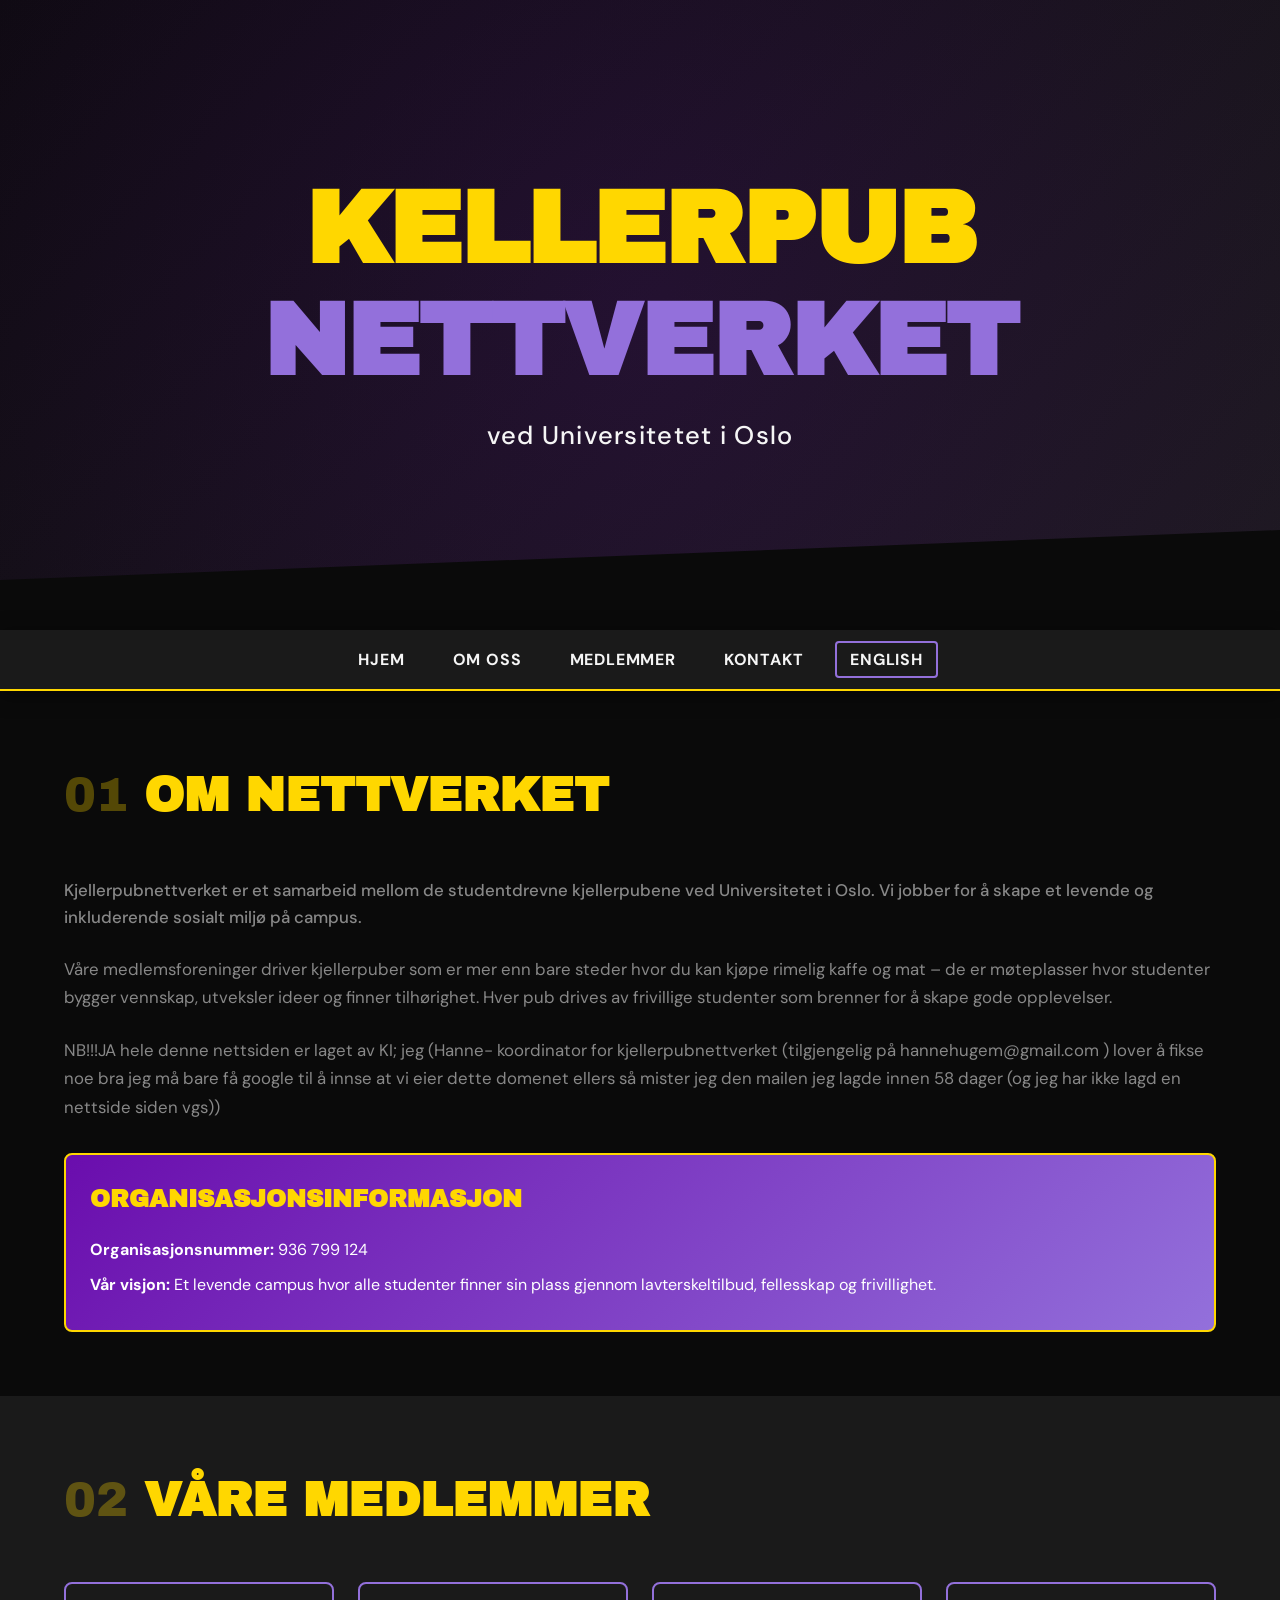
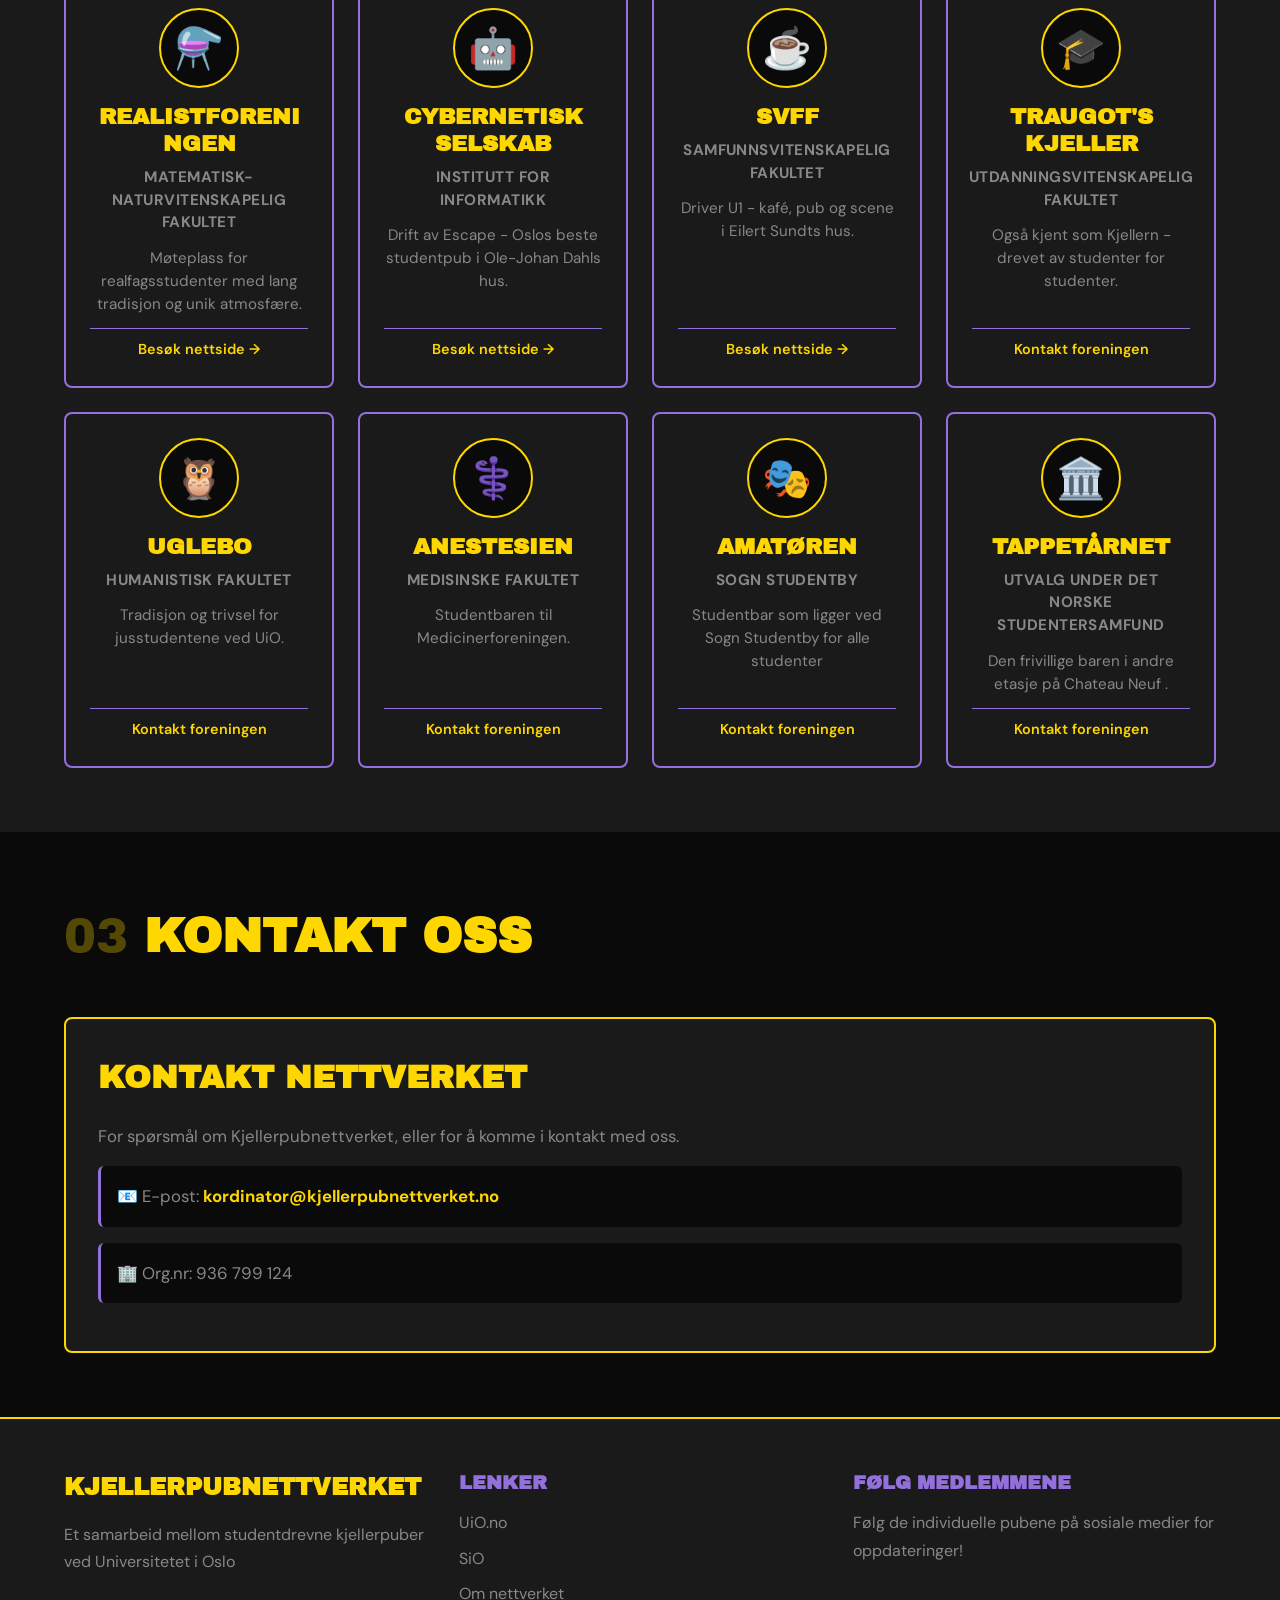
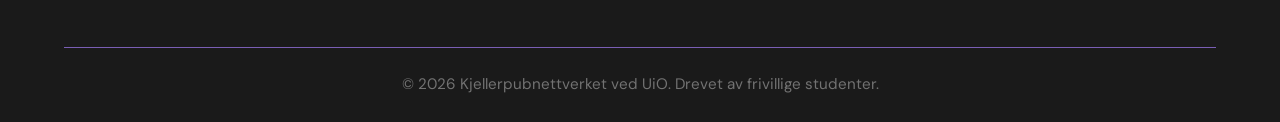
==== commit be7c3b13: "Update faculty and subtitle information in index.html" ====
--- a/index.html
+++ b/index.html
@@ -17,7 +17,7 @@
                     <span class="title-line">Kellerpub</span>
                     <span class="title-line highlight">nettverket</span>
                 </h1>
-                <p class="subtitle">Hjertet av studentlivet ved UiO</p>
+                <p class="subtitle">ved Universitetet i Oslo</p>
             </div>
         </div>
         <div class="hero-decoration"></div>
@@ -52,16 +52,6 @@
                         </div>
                     </div>
                 </div>
-                <div class="stats-grid">
-                    <div class="stat-card">
-                        <div class="stat-number">8</div>
-                        <div class="stat-label">Medlemsforeninger</div>
-                    </div>
-                    <div class="stat-card">
-                        <div class="stat-number">300+</div>
-                        <div class="stat-label">Frivillige</div>
-                    </div>
-                </div>
             </div>
         </section>
 
@@ -122,7 +112,7 @@
                             <span class="member-icon">🦉</span>
                         </div>
                         <h3>Uglebo</h3>
-                        <p class="member-faculty">Juridisk fakultet</p>
+                        <p class="member-faculty">Humanistisk fakultet</p>
                         <p>Tradisjon og trivsel for jusstudentene ved UiO.</p>
                         <a href="#" class="member-link">Kontakt foreningen</a>
                     </div>
@@ -133,8 +123,8 @@
                             <span class="member-icon">⚕️</span>
                         </div>
                         <h3>Anestesien</h3>
-                        <p class="member-faculty">Medisin og helsefag</p>
-                        <p>Sosial møteplass for medisinstudentene.</p>
+                        <p class="member-faculty">Medisinske fakultet</p>
+                        <p>Studentbaren til Medicinerforeningen.</p>
                         <a href="#" class="member-link">Kontakt foreningen</a>
                     </div>
 
@@ -144,8 +134,8 @@
                             <span class="member-icon">🎭</span>
                         </div>
                         <h3>Amatøren</h3>
-                        <p class="member-faculty">Humanistisk fakultet</p>
-                        <p>Humanioras hjerte - kafé og kulturscene.</p>
+                        <p class="member-faculty">Sogn studentby</p>
+                        <p>Studentbar som ligger ved Sogn Studentby for alle studenter</p>
                         <a href="#" class="member-link">Kontakt foreningen</a>
                     </div>
 
@@ -154,9 +144,9 @@
                             <!-- Placeholder for logo - replace with: <img src="logos/dns.png" alt="DNS logo"> -->
                             <span class="member-icon">🏛️</span>
                         </div>
-                        <h3>Tappetårnet + Det Norske Studentersamfund</h3>
-                        <p class="member-faculty">Studentsamfunnet</p>
-                        <p>Oslos eldste studenthus med konserter og debatter.</p>
+                        <h3>Tappetårnet</h3>
+                        <p class="member-faculty">Utvalg under Det Norske Studentersamfund</p>
+                        <p>Den frivillige baren i andre etasje på Chateau Neuf .</p>
                         <a href="#" class="member-link">Kontakt foreningen</a>
                     </div>
                 </div>
--- a/styles.css
+++ b/styles.css
@@ -1,13 +1,11 @@
 :root {
-    --primary-color: #d94e28;
-    --secondary-color: #f7a046;
-    --dark-brown: #2d1810;
-    --medium-brown: #5c3d2e;
-    --cream: #f5ebe0;
-    --warm-white: #fefdfb;
-    --accent-green: #6b8e23;
-    --text-dark: #1a1410;
-    --text-light: #4a4239;
+    --primary-gold: #FFD700;
+    --secondary-purple: #9370DB;
+    --dark-purple: #6A0DAD;
+    --black: #0a0a0a;
+    --soft-black: #1a1a1a;
+    --light-gray: #f5f5f5;
+    --mid-gray: #888;
     
     --font-display: 'Archivo Black', sans-serif;
     --font-body: 'DM Sans', sans-serif;
@@ -25,34 +23,22 @@
 
 body {
     font-family: var(--font-body);
-    background-color: var(--warm-white);
-    color: var(--text-dark);
+    background-color: var(--black);
+    color: var(--light-gray);
     line-height: 1.7;
     overflow-x: hidden;
-}
-
-/* Grain texture overlay */
-.grain-overlay {
-    position: fixed;
-    top: 0;
-    left: 0;
-    width: 100%;
-    height: 100%;
-    pointer-events: none;
-    opacity: 0.03;
-    z-index: 9999;
-    background-image: url("data:image/svg+xml,%3Csvg viewBox='0 0 400 400' xmlns='http://www.w3.org/2000/svg'%3E%3Cfilter id='noiseFilter'%3E%3CfeTurbulence type='fractalNoise' baseFrequency='1.5' numOctaves='4' /%3E%3C/filter%3E%3Crect width='100%25' height='100%25' filter='url(%23noiseFilter)' /%3E%3C/svg%3E");
 }
 
 /* Hero Section */
 .hero {
     position: relative;
-    min-height: 85vh;
-    background: linear-gradient(135deg, var(--dark-brown) 0%, var(--medium-brown) 100%);
+    min-height: 70vh;
+    background: linear-gradient(135deg, var(--black) 0%, var(--soft-black) 100%);
     display: flex;
     align-items: center;
     justify-content: center;
     overflow: hidden;
+    padding: 2rem 1rem;
 }
 
 .hero::before {
@@ -62,25 +48,27 @@
     left: -50%;
     width: 200%;
     height: 200%;
-    background: radial-gradient(circle, var(--primary-color) 0%, transparent 70%);
-    opacity: 0.15;
+    background: radial-gradient(circle, var(--dark-purple) 0%, transparent 70%);
+    opacity: 0.2;
 }
 
 .hero-content {
     position: relative;
     z-index: 2;
     text-align: center;
-    padding: 3rem;
+    padding: 2rem 1rem;
+    max-width: 100%;
 }
 
 .main-title {
     font-family: var(--font-display);
-    font-size: clamp(3rem, 10vw, 8rem);
-    color: var(--warm-white);
-    line-height: 0.9;
+    font-size: clamp(2.5rem, 8vw, 7rem);
+    color: var(--primary-gold);
+    line-height: 1.1;
     margin-bottom: 1rem;
     text-transform: uppercase;
     letter-spacing: -0.02em;
+    word-wrap: break-word;
 }
 
 .title-line {
@@ -88,25 +76,16 @@
 }
 
 .title-line.highlight {
-    color: var(--secondary-color);
+    color: var(--secondary-purple);
     position: relative;
 }
 
-.title-line.highlight::after {
-    content: '';
-    position: absolute;
-    bottom: 0.1em;
-    left: 0;
-    width: 100%;
-    height: 0.15em;
-    background: var(--primary-color);
-}
-
 .subtitle {
-    font-size: clamp(1.2rem, 3vw, 1.8rem);
-    color: var(--cream);
+    font-size: clamp(1.1rem, 3vw, 1.6rem);
+    color: var(--light-gray);
     font-weight: 500;
     letter-spacing: 0.05em;
+    margin-top: 1rem;
 }
 
 .hero-decoration {
@@ -114,8 +93,8 @@
     bottom: 0;
     left: 0;
     width: 100%;
-    height: 150px;
-    background: var(--warm-white);
+    height: 100px;
+    background: var(--black);
     clip-path: polygon(0 50%, 100% 0, 100% 100%, 0 100%);
 }
 
@@ -123,27 +102,29 @@
 .main-nav {
     position: sticky;
     top: 0;
-    background: var(--dark-brown);
+    background: var(--soft-black);
     z-index: 1000;
-    box-shadow: 0 4px 20px rgba(0,0,0,0.2);
+    box-shadow: 0 4px 20px rgba(0,0,0,0.5);
+    border-bottom: 2px solid var(--primary-gold);
 }
 
 .main-nav ul {
     list-style: none;
     display: flex;
     justify-content: center;
-    gap: 2rem;
-    padding: 1.5rem;
+    gap: 1rem;
+    padding: 1rem;
     flex-wrap: wrap;
 }
 
 .nav-link {
-    color: var(--cream);
+    color: var(--light-gray);
     text-decoration: none;
     font-weight: 700;
-    font-size: 1.1rem;
+    font-size: clamp(0.85rem, 2vw, 1rem);
     text-transform: uppercase;
     letter-spacing: 0.05em;
+    padding: 0.5rem 1rem;
     position: relative;
     transition: color 0.3s ease;
 }
@@ -151,28 +132,26 @@
 .nav-link::after {
     content: '';
     position: absolute;
-    bottom: -5px;
-    left: 0;
-    width: 100%;
-    height: 3px;
-    background: var(--secondary-color);
-    transform: scaleX(0);
-    transform-origin: right;
-    transition: transform 0.3s ease;
+    bottom: 0;
+    left: 50%;
+    transform: translateX(-50%);
+    width: 0;
+    height: 2px;
+    background: var(--primary-gold);
+    transition: width 0.3s ease;
 }
 
 .nav-link:hover {
-    color: var(--secondary-color);
+    color: var(--primary-gold);
 }
 
 .nav-link:hover::after {
-    transform: scaleX(1);
-    transform-origin: left;
+    width: 80%;
 }
 
 .nav-link.lang-switch {
-    border: 2px solid var(--secondary-color);
-    padding: 0.3rem 1rem;
+    border: 2px solid var(--secondary-purple);
+    padding: 0.4rem 0.8rem;
     border-radius: 4px;
 }
 
@@ -181,303 +160,303 @@
 }
 
 .nav-link.lang-switch:hover {
-    background: var(--secondary-color);
-    color: var(--dark-brown);
+    background: var(--secondary-purple);
+    color: white;
 }
 
 /* Container */
 .container {
     max-width: 1200px;
     margin: 0 auto;
-    padding: 0 2rem;
+    padding: 0 1.5rem;
 }
 
 /* Section Styling */
 .section {
-    padding: 6rem 0;
+    padding: 4rem 0;
     position: relative;
 }
 
 .section:nth-child(even) {
-    background: var(--cream);
+    background: var(--soft-black);
 }
 
 .section-header {
     display: flex;
     align-items: center;
-    gap: 1.5rem;
-    margin-bottom: 3rem;
+    gap: 1rem;
+    margin-bottom: 2.5rem;
+    flex-wrap: wrap;
 }
 
 .section-number {
     font-family: var(--font-display);
-    font-size: 3rem;
-    color: var(--primary-color);
+    font-size: clamp(2rem, 5vw, 3rem);
+    color: var(--primary-gold);
     opacity: 0.3;
 }
 
 .section-header h2 {
     font-family: var(--font-display);
-    font-size: clamp(2rem, 5vw, 3.5rem);
-    color: var(--dark-brown);
-    text-transform: uppercase;
-    line-height: 1;
+    font-size: clamp(1.8rem, 5vw, 3rem);
+    color: var(--primary-gold);
+    text-transform: uppercase;
+    line-height: 1.2;
 }
 
 /* About Section */
 .content-grid {
     display: grid;
     grid-template-columns: 1fr;
-    gap: 3rem;
+    gap: 2rem;
 }
 
 @media (min-width: 768px) {
     .content-grid {
-        grid-template-columns: 1.5fr 1fr;
+        grid-template-columns: 1fr;
     }
 }
 
 .lead-text {
-    font-size: 1.3rem;
+    font-size: clamp(1.1rem, 2.5vw, 1.3rem);
     font-weight: 500;
-    color: var(--text-dark);
+    color: var(--light-gray);
     margin-bottom: 1.5rem;
     line-height: 1.6;
 }
 
 .text-content p {
     margin-bottom: 1.5rem;
-    color: var(--text-light);
+    color: var(--mid-gray);
+    font-size: clamp(0.95rem, 2vw, 1.05rem);
 }
 
 .highlight-box {
-    background: linear-gradient(135deg, var(--primary-color), var(--secondary-color));
+    background: linear-gradient(135deg, var(--dark-purple), var(--secondary-purple));
     color: white;
+    padding: 1.5rem;
+    border-radius: 8px;
+    margin-top: 2rem;
+    border: 2px solid var(--primary-gold);
+}
+
+.highlight-box h3 {
+    font-family: var(--font-display);
+    font-size: clamp(1.2rem, 3vw, 1.5rem);
+    margin-bottom: 1rem;
+    text-transform: uppercase;
+    color: var(--primary-gold);
+}
+
+.highlight-box p {
+    margin-bottom: 0.5rem;
+    color: white;
+    font-size: clamp(0.9rem, 2vw, 1rem);
+}
+
+.stats-grid {
+    display: grid;
+    grid-template-columns: repeat(auto-fit, minmax(140px, 1fr));
+    gap: 1rem;
+    margin-top: 2rem;
+}
+
+.stat-card {
+    background: var(--soft-black);
+    padding: 1.5rem;
+    border-radius: 8px;
+    text-align: center;
+    border: 2px solid var(--primary-gold);
+}
+
+.stat-number {
+    font-family: var(--font-display);
+    font-size: clamp(2rem, 5vw, 3rem);
+    color: var(--primary-gold);
+    line-height: 1;
+}
+
+.stat-label {
+    font-size: clamp(0.85rem, 2vw, 1rem);
+    color: var(--mid-gray);
+    margin-top: 0.5rem;
+    text-transform: uppercase;
+    letter-spacing: 0.05em;
+    font-weight: 600;
+}
+
+/* Members Section */
+.members-grid {
+    display: grid;
+    grid-template-columns: repeat(auto-fill, minmax(240px, 1fr));
+    gap: 1.5rem;
+}
+
+@media (max-width: 640px) {
+    .members-grid {
+        grid-template-columns: 1fr;
+    }
+}
+
+.member-card {
+    background: var(--soft-black);
+    padding: 1.5rem;
+    border-radius: 8px;
+    border: 2px solid var(--secondary-purple);
+    transition: all 0.3s ease;
+    display: flex;
+    flex-direction: column;
+    align-items: center;
+    text-align: center;
+}
+
+.member-card:hover {
+    transform: translateY(-5px);
+    border-color: var(--primary-gold);
+    box-shadow: 0 8px 20px rgba(255, 215, 0, 0.2);
+}
+
+.member-logo {
+    width: 80px;
+    height: 80px;
+    background: var(--black);
+    border-radius: 50%;
+    display: flex;
+    align-items: center;
+    justify-content: center;
+    margin-bottom: 1rem;
+    border: 2px solid var(--primary-gold);
+    overflow: hidden;
+}
+
+.member-logo img {
+    max-width: 90%;
+    max-height: 90%;
+    object-fit: contain;
+}
+
+.member-icon {
+    font-size: 2.5rem;
+}
+
+.member-card h3 {
+    font-family: var(--font-display);
+    font-size: clamp(1.1rem, 2.5vw, 1.4rem);
+    color: var(--primary-gold);
+    margin-bottom: 0.5rem;
+    text-transform: uppercase;
+    line-height: 1.2;
+    word-wrap: break-word;
+    max-width: 100%;
+}
+
+.member-faculty {
+    font-size: clamp(0.75rem, 1.8vw, 0.85rem);
+    color: var(--secondary-purple);
+    font-weight: 700;
+    text-transform: uppercase;
+    letter-spacing: 0.03em;
+    margin-bottom: 0.8rem;
+    line-height: 1.3;
+}
+
+.member-card p {
+    color: var(--mid-gray);
+    line-height: 1.5;
+    font-size: clamp(0.85rem, 1.8vw, 0.95rem);
+    margin-bottom: 0.8rem;
+    word-wrap: break-word;
+}
+
+.member-link {
+    display: inline-block;
+    color: var(--primary-gold);
+    text-decoration: none;
+    font-weight: 600;
+    font-size: clamp(0.8rem, 1.8vw, 0.9rem);
+    margin-top: auto;
+    padding-top: 0.5rem;
+    border-top: 1px solid var(--secondary-purple);
+    width: 100%;
+}
+
+.member-link:hover {
+    color: var(--secondary-purple);
+}
+
+/* Contact Section */
+.contact-card {
+    background: var(--soft-black);
     padding: 2rem;
     border-radius: 8px;
-    margin-top: 2rem;
-    transform: rotate(-1deg);
-    box-shadow: 0 10px 30px rgba(0,0,0,0.15);
-    transition: transform 0.3s ease;
-}
-
-.highlight-box:hover {
-    transform: rotate(0deg);
-}
-
-.highlight-box h3 {
-    font-family: var(--font-display);
-    font-size: 1.5rem;
+    border: 2px solid var(--primary-gold);
+    width: 100%;
+    max-width: 100%;
+}
+
+.contact-card h3 {
+    font-family: var(--font-display);
+    font-size: clamp(1.5rem, 4vw, 2rem);
+    color: var(--primary-gold);
     margin-bottom: 1rem;
     text-transform: uppercase;
 }
 
-.highlight-box p {
-    margin-bottom: 0.5rem;
-}
-
-.stats-grid {
-    display: grid;
-    gap: 1.5rem;
-}
-
-.stat-card {
-    background: white;
-    padding: 2rem;
-    border-radius: 8px;
-    text-align: center;
-    box-shadow: 0 4px 15px rgba(0,0,0,0.08);
-    transition: transform 0.3s ease, box-shadow 0.3s ease;
-}
-
-.stat-card:hover {
-    transform: translateY(-5px);
-    box-shadow: 0 8px 25px rgba(0,0,0,0.12);
-}
-
-.stat-number {
-    font-family: var(--font-display);
-    font-size: 3rem;
-    color: var(--primary-color);
-    line-height: 1;
-}
-
-.stat-label {
-    font-size: 1rem;
-    color: var(--text-light);
-    margin-top: 0.5rem;
-    text-transform: uppercase;
-    letter-spacing: 0.05em;
-    font-weight: 600;
-}
-
-/* Pubs Section */
-.pubs-grid {
-    display: grid;
-    grid-template-columns: repeat(auto-fit, minmax(280px, 1fr));
-    gap: 2rem;
-}
-
-.pub-card {
-    background: white;
-    padding: 2.5rem 2rem;
-    border-radius: 12px;
-    border: 3px solid var(--dark-brown);
-    transition: all 0.3s ease;
-    position: relative;
-    overflow: hidden;
-}
-
-.pub-card::before {
-    content: '';
-    position: absolute;
-    top: 0;
-    left: 0;
-    width: 100%;
-    height: 5px;
-    background: linear-gradient(90deg, var(--primary-color), var(--secondary-color));
-    transform: scaleX(0);
-    transform-origin: left;
-    transition: transform 0.3s ease;
-}
-
-.pub-card:hover {
-    transform: translateY(-8px);
-    box-shadow: 0 12px 30px rgba(0,0,0,0.15);
-}
-
-.pub-card:hover::before {
-    transform: scaleX(1);
-}
-
-.pub-icon {
-    font-size: 3rem;
+.contact-card p {
+    color: var(--mid-gray);
     margin-bottom: 1rem;
-}
-
-.pub-card h3 {
-    font-family: var(--font-display);
-    font-size: 1.8rem;
-    color: var(--dark-brown);
-    margin-bottom: 0.5rem;
-    text-transform: uppercase;
-}
-
-.pub-faculty {
-    font-size: 0.9rem;
-    color: var(--primary-color);
-    font-weight: 700;
-    text-transform: uppercase;
-    letter-spacing: 0.05em;
-    margin-bottom: 1rem;
-}
-
-.pub-card p {
-    color: var(--text-light);
-    line-height: 1.6;
-}
-
-/* Contact Section */
-.contact-grid {
-    display: grid;
-    grid-template-columns: repeat(auto-fit, minmax(300px, 1fr));
-    gap: 2rem;
-}
-
-.contact-card {
-    background: white;
-    padding: 2.5rem;
-    border-radius: 12px;
-    box-shadow: 0 6px 20px rgba(0,0,0,0.1);
-}
-
-.contact-card.full-width {
-    grid-column: 1 / -1;
-}
-
-.contact-card h3 {
-    font-family: var(--font-display);
-    font-size: 1.8rem;
-    color: var(--dark-brown);
-    margin-bottom: 1rem;
-    text-transform: uppercase;
-}
-
-.contact-card p {
-    color: var(--text-light);
-    margin-bottom: 1rem;
+    font-size: clamp(0.95rem, 2vw, 1.05rem);
 }
 
 .contact-info {
-    background: var(--cream);
+    background: var(--black);
     padding: 1rem;
     border-radius: 6px;
-    margin-top: 1rem;
+    margin-top: 0.8rem;
+    border-left: 3px solid var(--secondary-purple);
+    word-wrap: break-word;
 }
 
 .contact-info a {
-    color: var(--primary-color);
+    color: var(--primary-gold);
     text-decoration: none;
     font-weight: 700;
+    word-break: break-all;
 }
 
 .contact-info a:hover {
     text-decoration: underline;
-}
-
-.values-list {
-    list-style: none;
-    display: grid;
-    gap: 1rem;
-}
-
-.values-list li {
-    padding-left: 2rem;
-    position: relative;
-    color: var(--text-light);
-}
-
-.values-list li::before {
-    content: '→';
-    position: absolute;
-    left: 0;
-    color: var(--primary-color);
-    font-weight: bold;
-    font-size: 1.2rem;
-}
-
-.values-list strong {
-    color: var(--dark-brown);
-    font-weight: 700;
+    color: var(--secondary-purple);
 }
 
 /* Footer */
 .main-footer {
-    background: var(--dark-brown);
-    color: var(--cream);
-    padding: 4rem 0 2rem;
+    background: var(--soft-black);
+    color: var(--mid-gray);
+    padding: 3rem 0 1.5rem;
+    border-top: 2px solid var(--primary-gold);
 }
 
 .footer-content {
     display: grid;
-    grid-template-columns: repeat(auto-fit, minmax(250px, 1fr));
-    gap: 3rem;
-    margin-bottom: 3rem;
+    grid-template-columns: repeat(auto-fit, minmax(200px, 1fr));
+    gap: 2rem;
+    margin-bottom: 2rem;
 }
 
 .footer-section h3 {
     font-family: var(--font-display);
-    font-size: 1.5rem;
-    color: var(--secondary-color);
-    margin-bottom: 1rem;
+    font-size: clamp(1.2rem, 3vw, 1.5rem);
+    color: var(--primary-gold);
+    margin-bottom: 0.8rem;
     text-transform: uppercase;
 }
 
 .footer-section h4 {
     font-family: var(--font-display);
-    font-size: 1.2rem;
-    color: var(--secondary-color);
-    margin-bottom: 0.8rem;
+    font-size: clamp(1rem, 2.5vw, 1.2rem);
+    color: var(--secondary-purple);
+    margin-bottom: 0.6rem;
     text-transform: uppercase;
 }
 
@@ -490,44 +469,63 @@
 }
 
 .footer-section a {
-    color: var(--cream);
+    color: var(--mid-gray);
     text-decoration: none;
     transition: color 0.3s ease;
+    font-size: clamp(0.9rem, 2vw, 1rem);
 }
 
 .footer-section a:hover {
-    color: var(--secondary-color);
+    color: var(--primary-gold);
+}
+
+.footer-section p {
+    font-size: clamp(0.9rem, 2vw, 1rem);
 }
 
 .footer-bottom {
-    border-top: 1px solid var(--medium-brown);
-    padding-top: 2rem;
+    border-top: 1px solid var(--secondary-purple);
+    padding-top: 1.5rem;
     text-align: center;
-    color: var(--cream);
+    color: var(--mid-gray);
     opacity: 0.8;
+    font-size: clamp(0.85rem, 2vw, 0.95rem);
 }
 
 /* Responsive adjustments */
 @media (max-width: 768px) {
     .section {
-        padding: 4rem 0;
+        padding: 3rem 0;
     }
     
     .section-header {
-        flex-direction: column;
-        align-items: flex-start;
+        margin-bottom: 2rem;
+    }
+    
+    .main-nav ul {
         gap: 0.5rem;
-    }
-    
-    .section-number {
-        font-size: 2rem;
-    }
-    
-    .main-nav ul {
-        gap: 1rem;
-    }
-    
-    .nav-link {
-        font-size: 0.95rem;
-    }
-}
+        padding: 0.8rem;
+    }
+    
+    .hero {
+        min-height: 60vh;
+    }
+    
+    .hero-decoration {
+        height: 60px;
+    }
+}
+
+@media (max-width: 480px) {
+    .container {
+        padding: 0 1rem;
+    }
+    
+    .member-card {
+        padding: 1.2rem;
+    }
+    
+    .contact-card {
+        padding: 1.5rem;
+    }
+}
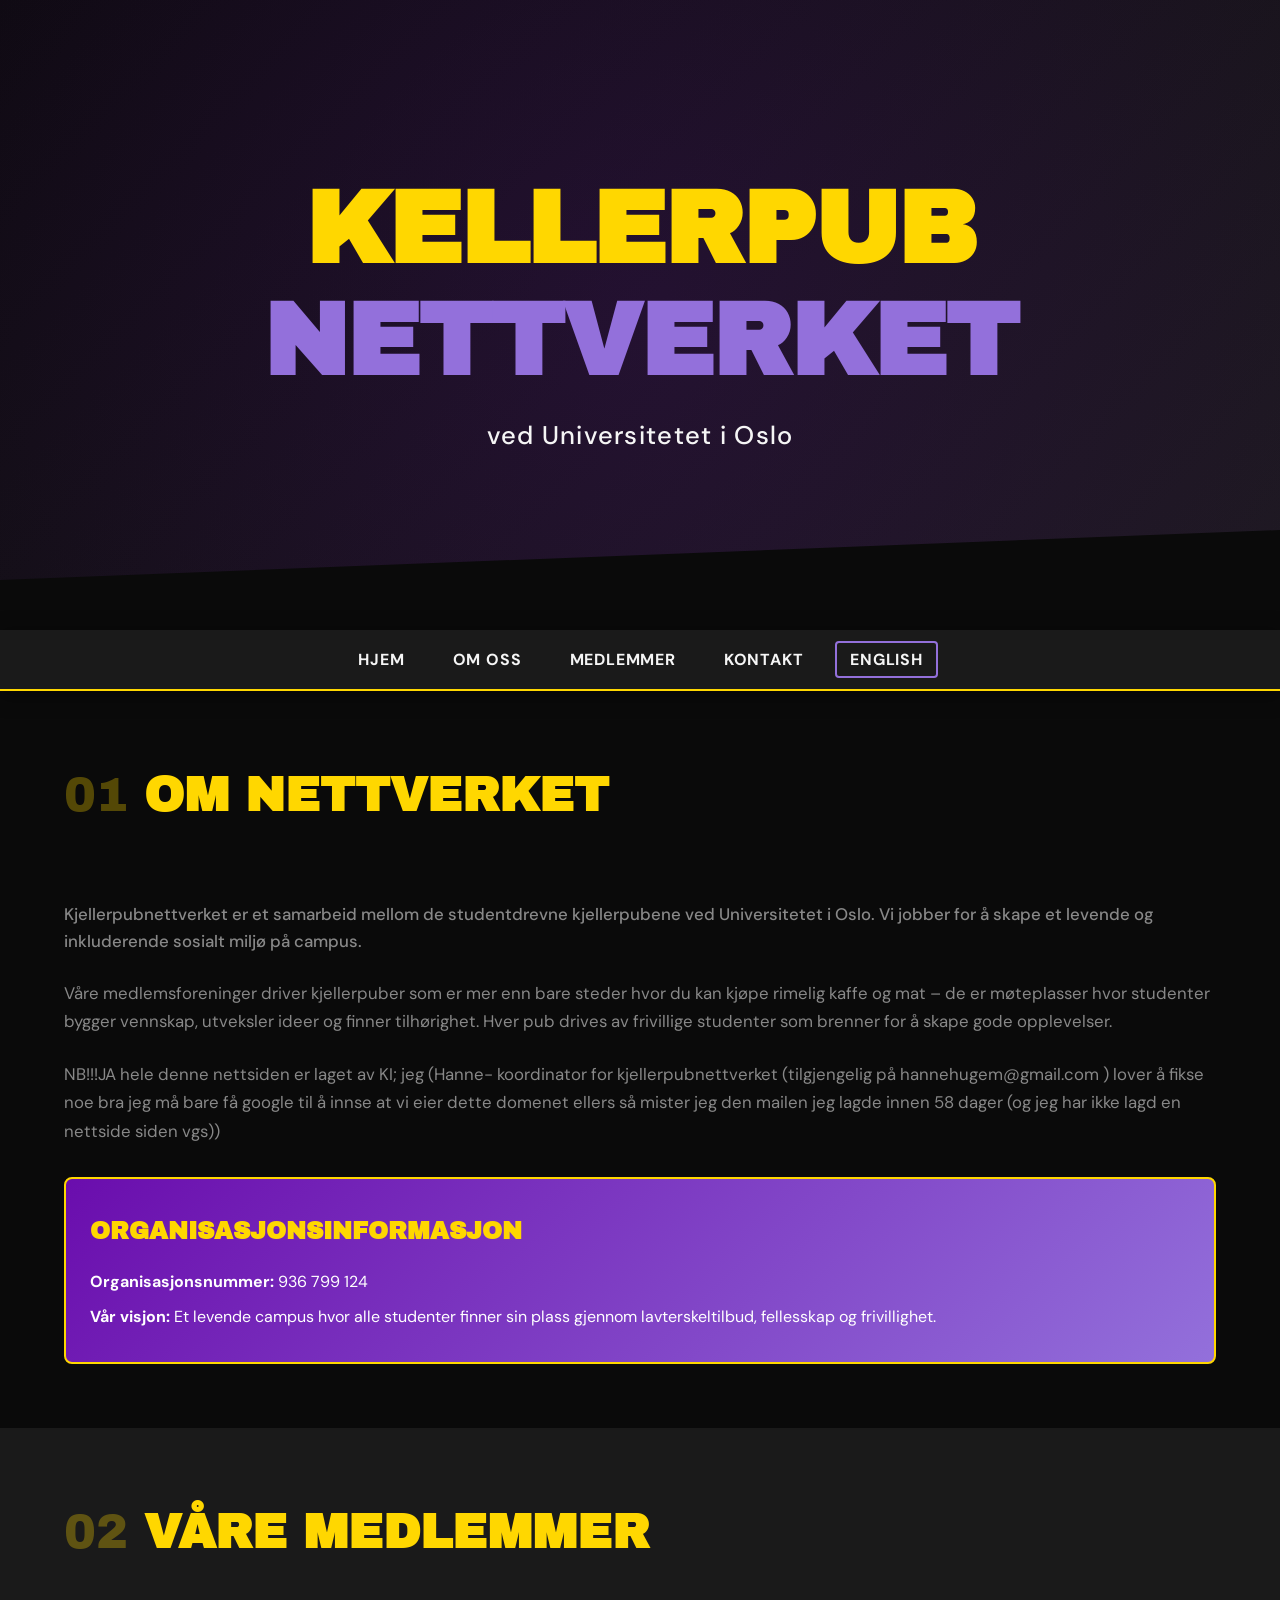
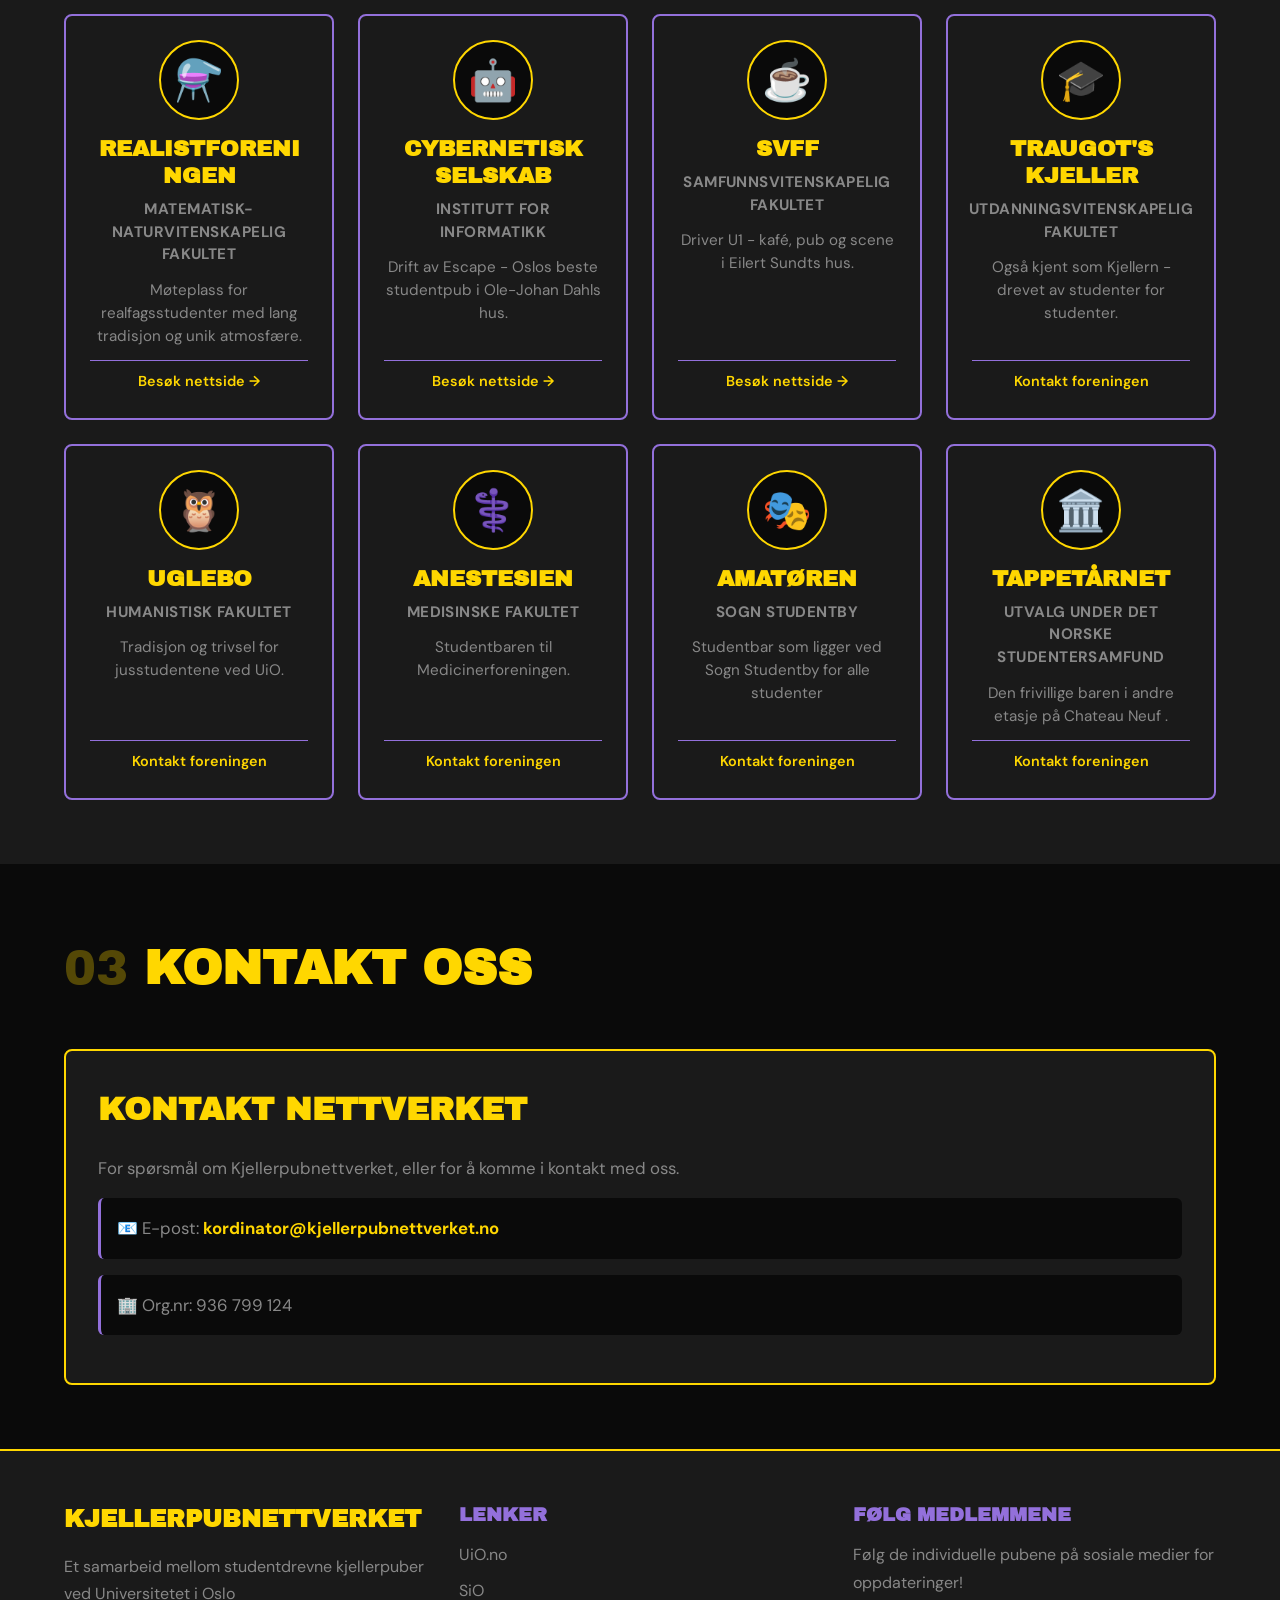
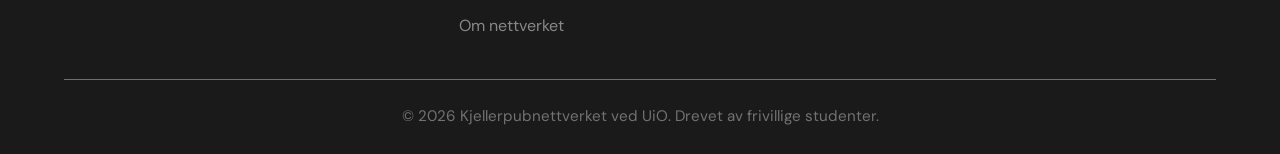
==== commit 0fb6f0d4: "Fix HTML structure and add styling for paragraphs" ====
--- a/index.html
+++ b/index.html
@@ -21,6 +21,7 @@
             </div>
         </div>
         <div class="hero-decoration"></div>
+        
     </header>
 
     <nav class="main-nav">
@@ -42,10 +43,15 @@
                 </div>
                 <div class="content-grid">
                     <div class="text-content">
+                        <p {    width: 100%; 
+                            max-width: 100%; 
+                            box-sizing: border-box; 
+                            }>
                         <p class="lead-text">Kjellerpubnettverket er et samarbeid mellom de studentdrevne kjellerpubene ved Universitetet i Oslo. Vi jobber for å skape et levende og inkluderende sosialt miljø på campus.</p>
                         <p>Våre medlemsforeninger driver kjellerpuber som er mer enn bare steder hvor du kan kjøpe rimelig kaffe og mat – de er møteplasser hvor studenter bygger vennskap, utveksler ideer og finner tilhørighet. Hver pub drives av frivillige studenter som brenner for å skape gode opplevelser.</p>
                         <p> NB!!!JA hele denne nettsiden er laget av KI; jeg (Hanne- koordinator for kjellerpubnettverket (tilgjengelig på hannehugem@gmail.com ) lover å fikse noe bra jeg må bare få google til å innse at vi eier dette domenet ellers så mister jeg den mailen jeg lagde innen 58 dager (og jeg har ikke lagd en nettside siden vgs))</p>
                         <div class="highlight-box">
+                        </p>
                             <h3>Organisasjonsinformasjon</h3>
                             <p><strong>Organisasjonsnummer:</strong> 936 799 124</p>
                             <p><strong>Vår visjon:</strong> Et levende campus hvor alle studenter finner sin plass gjennom lavterskeltilbud, fellesskap og frivillighet.</p>
@@ -103,7 +109,7 @@
                         <h3>Traugot's kjeller</h3>
                         <p class="member-faculty">Utdanningsvitenskapelig fakultet</p>
                         <p>Også kjent som Kjellern - drevet av studenter for studenter.</p>
-                        <a href="#" class="member-link">Kontakt foreningen</a>
+                        <a href="https://www.facebook.com/TraugotsKjeller?" class="member-link">Kontakt foreningen</a>
                     </div>
 
                     <div class="member-card">
@@ -114,7 +120,7 @@
                         <h3>Uglebo</h3>
                         <p class="member-faculty">Humanistisk fakultet</p>
                         <p>Tradisjon og trivsel for jusstudentene ved UiO.</p>
-                        <a href="#" class="member-link">Kontakt foreningen</a>
+                        <a href="https://www.facebook.com/ffuglebo/" class="member-link">Kontakt foreningen</a>
                     </div>
 
                     <div class="member-card">
@@ -125,7 +131,7 @@
                         <h3>Anestesien</h3>
                         <p class="member-faculty">Medisinske fakultet</p>
                         <p>Studentbaren til Medicinerforeningen.</p>
-                        <a href="#" class="member-link">Kontakt foreningen</a>
+                        <a href="https://medicinerforeningen.no/home/anestesien" class="member-link">Kontakt foreningen</a>
                     </div>
 
                     <div class="member-card">
@@ -136,7 +142,7 @@
                         <h3>Amatøren</h3>
                         <p class="member-faculty">Sogn studentby</p>
                         <p>Studentbar som ligger ved Sogn Studentby for alle studenter</p>
-                        <a href="#" class="member-link">Kontakt foreningen</a>
+                        <a href="https://www.facebook.com/amatoren/" class="member-link">Kontakt foreningen</a>
                     </div>
 
                     <div class="member-card">
@@ -147,7 +153,7 @@
                         <h3>Tappetårnet</h3>
                         <p class="member-faculty">Utvalg under Det Norske Studentersamfund</p>
                         <p>Den frivillige baren i andre etasje på Chateau Neuf .</p>
-                        <a href="#" class="member-link">Kontakt foreningen</a>
+                        <a href="https://neuf.no/foreninger/tappetarnet" class="member-link">Kontakt foreningen</a>
                     </div>
                 </div>
             </div>
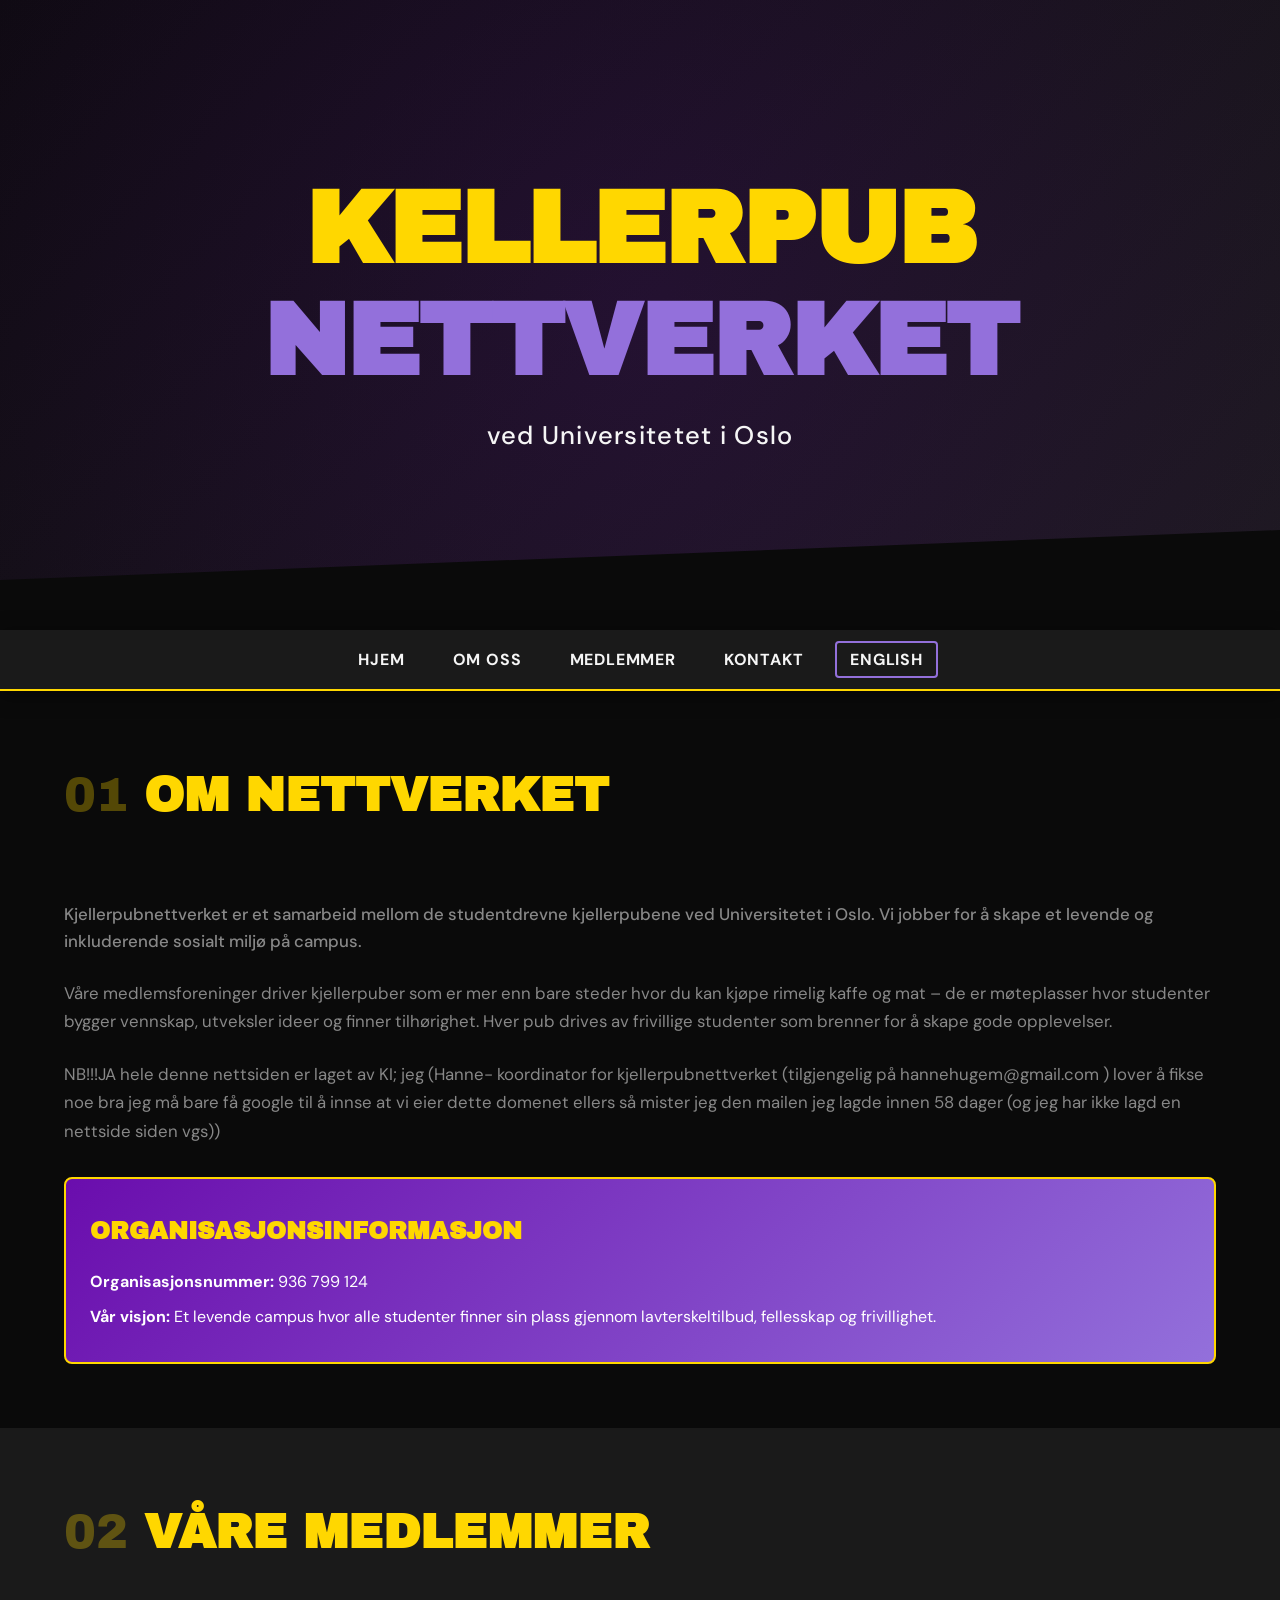
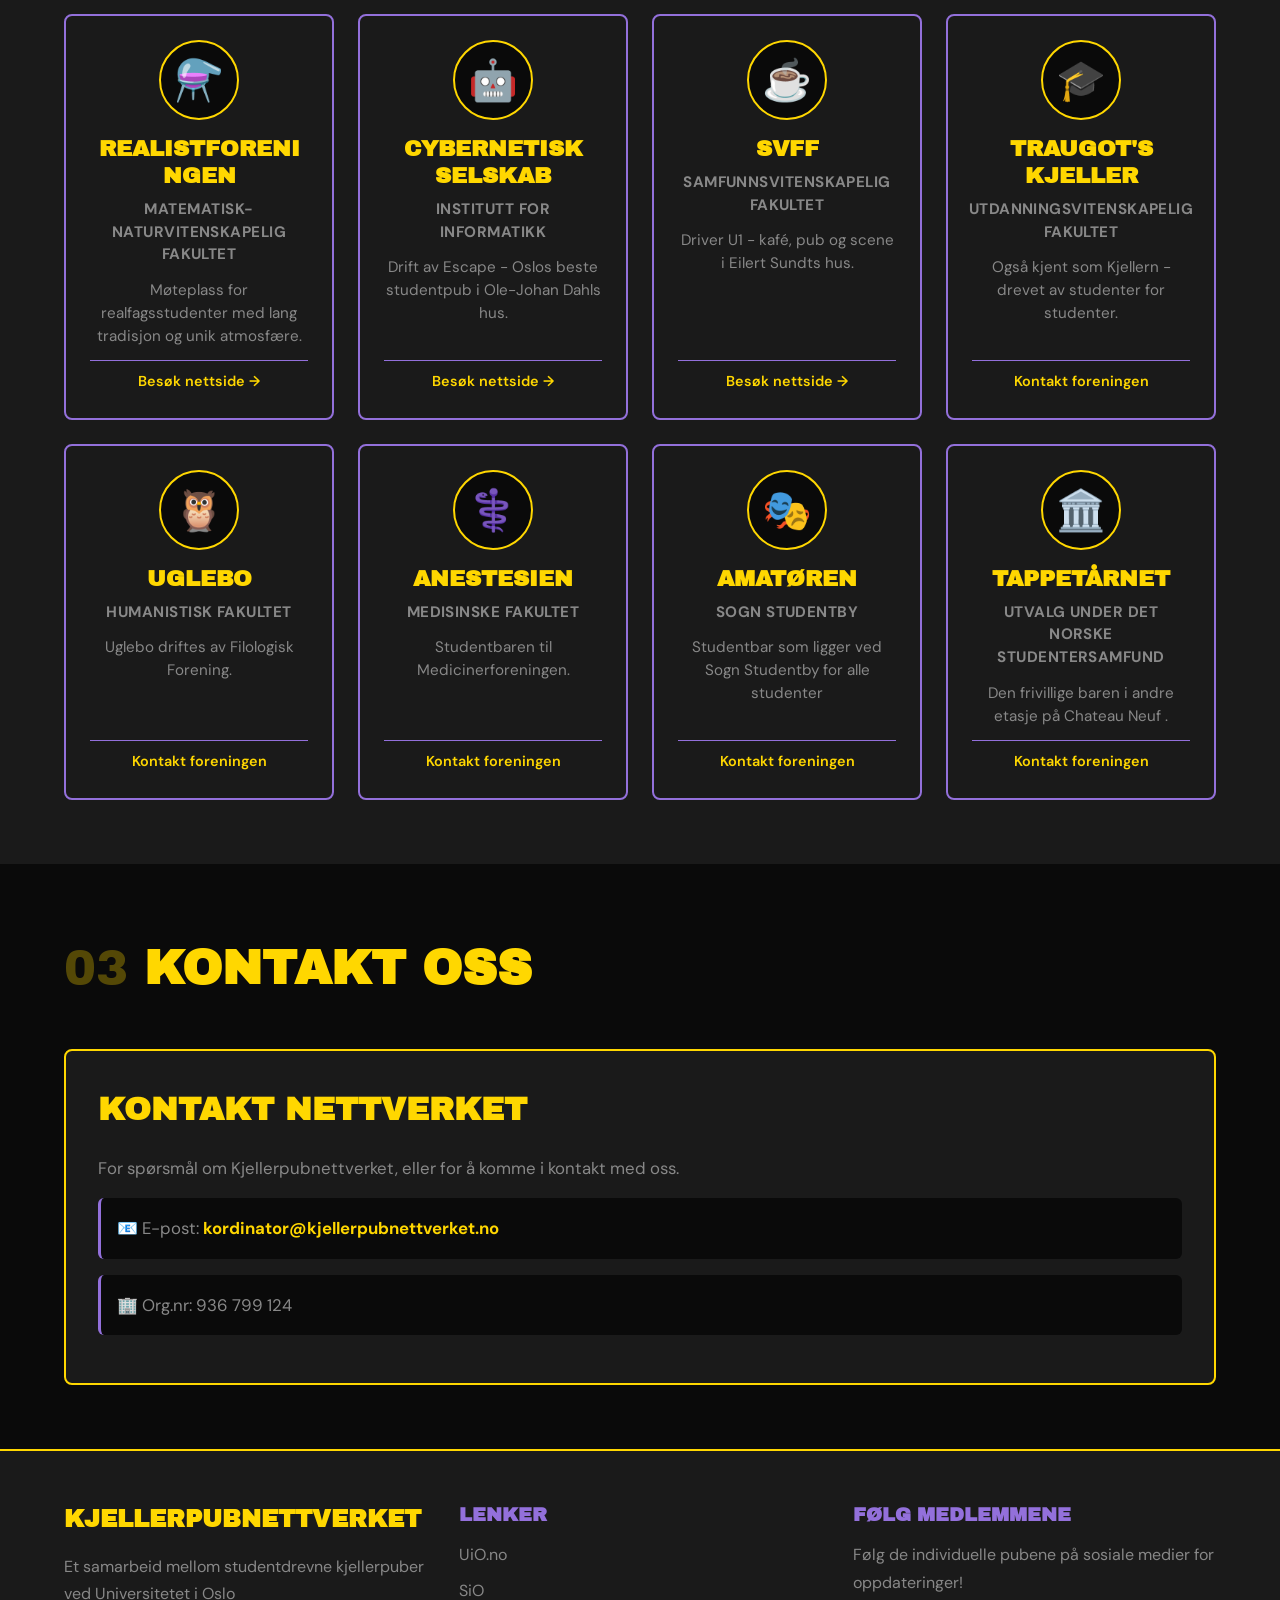
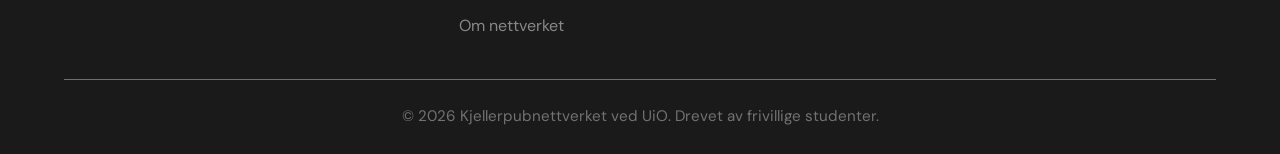
==== commit bd09cb4e: "Update Uglebo description in index.html" ====
--- a/index.html
+++ b/index.html
@@ -119,7 +119,7 @@
                         </div>
                         <h3>Uglebo</h3>
                         <p class="member-faculty">Humanistisk fakultet</p>
-                        <p>Tradisjon og trivsel for jusstudentene ved UiO.</p>
+                        <p>Uglebo driftes av Filologisk Forening.</p>
                         <a href="https://www.facebook.com/ffuglebo/" class="member-link">Kontakt foreningen</a>
                     </div>
 
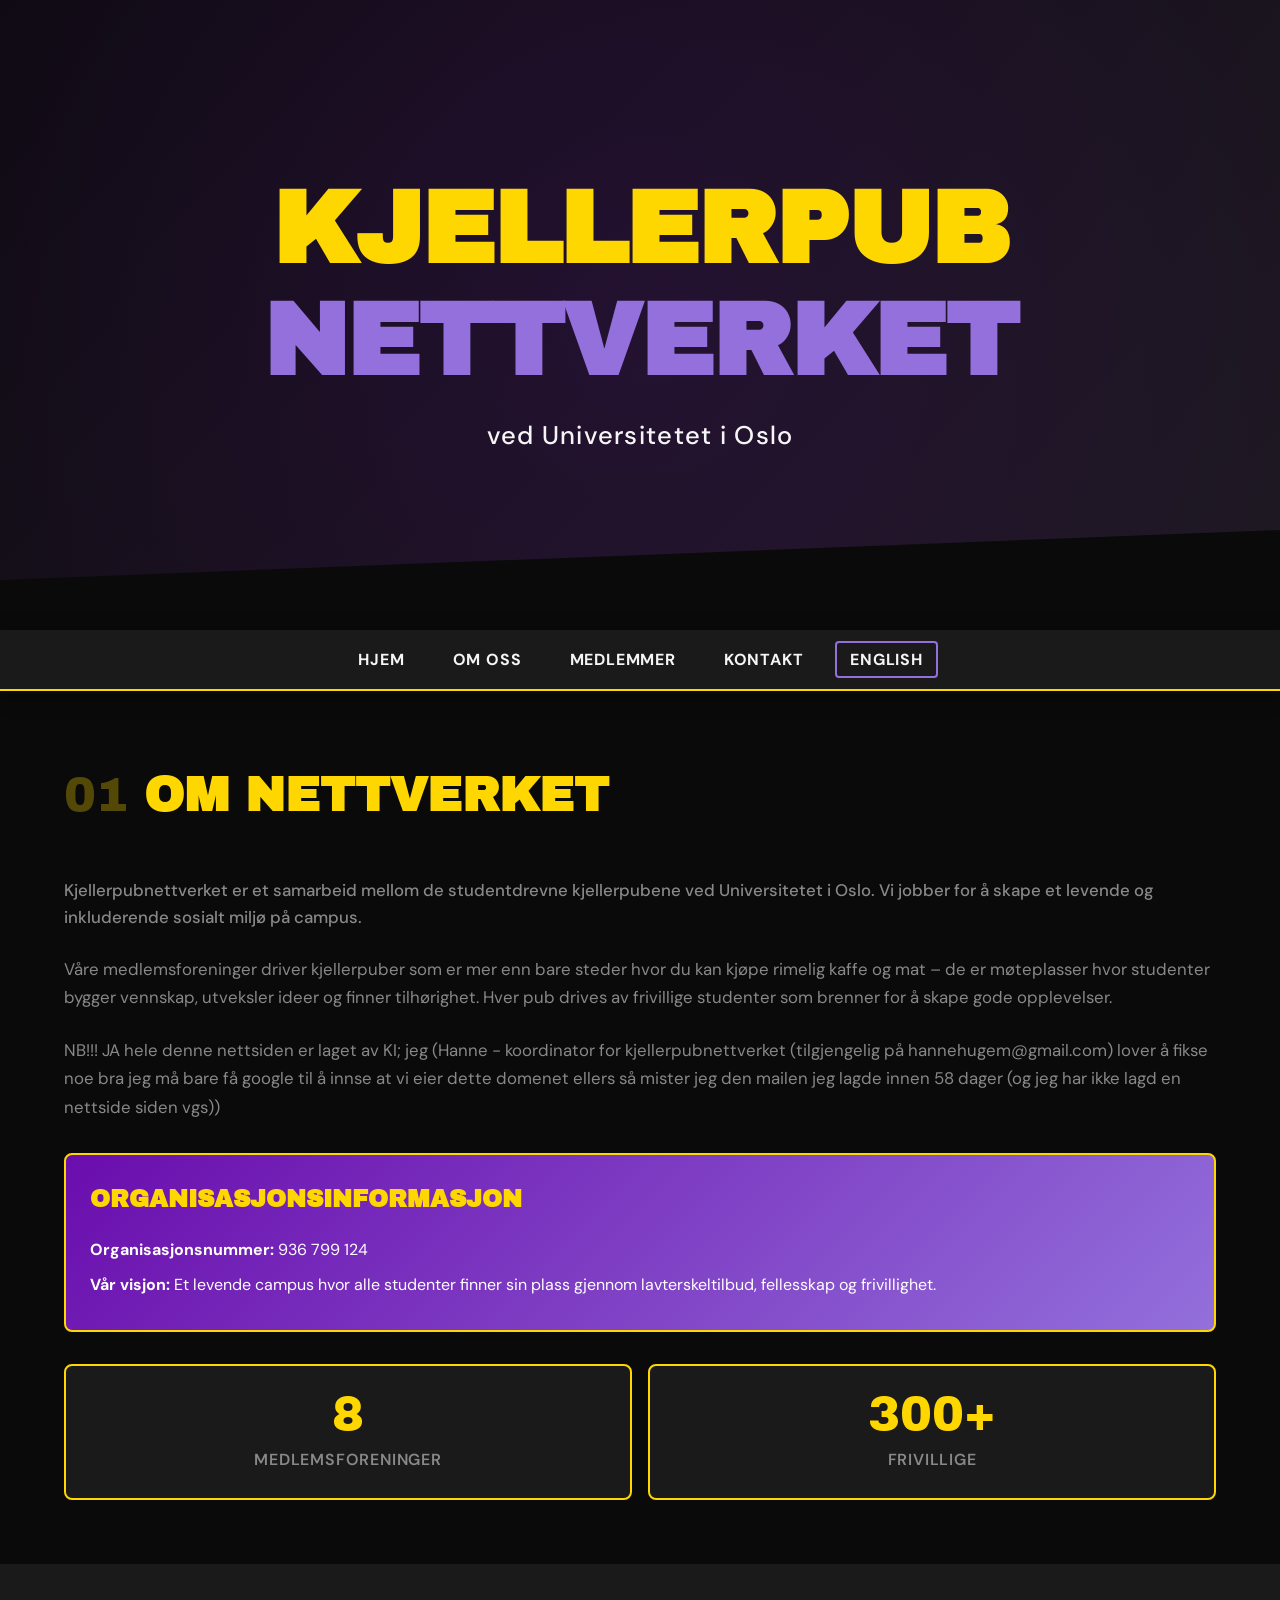
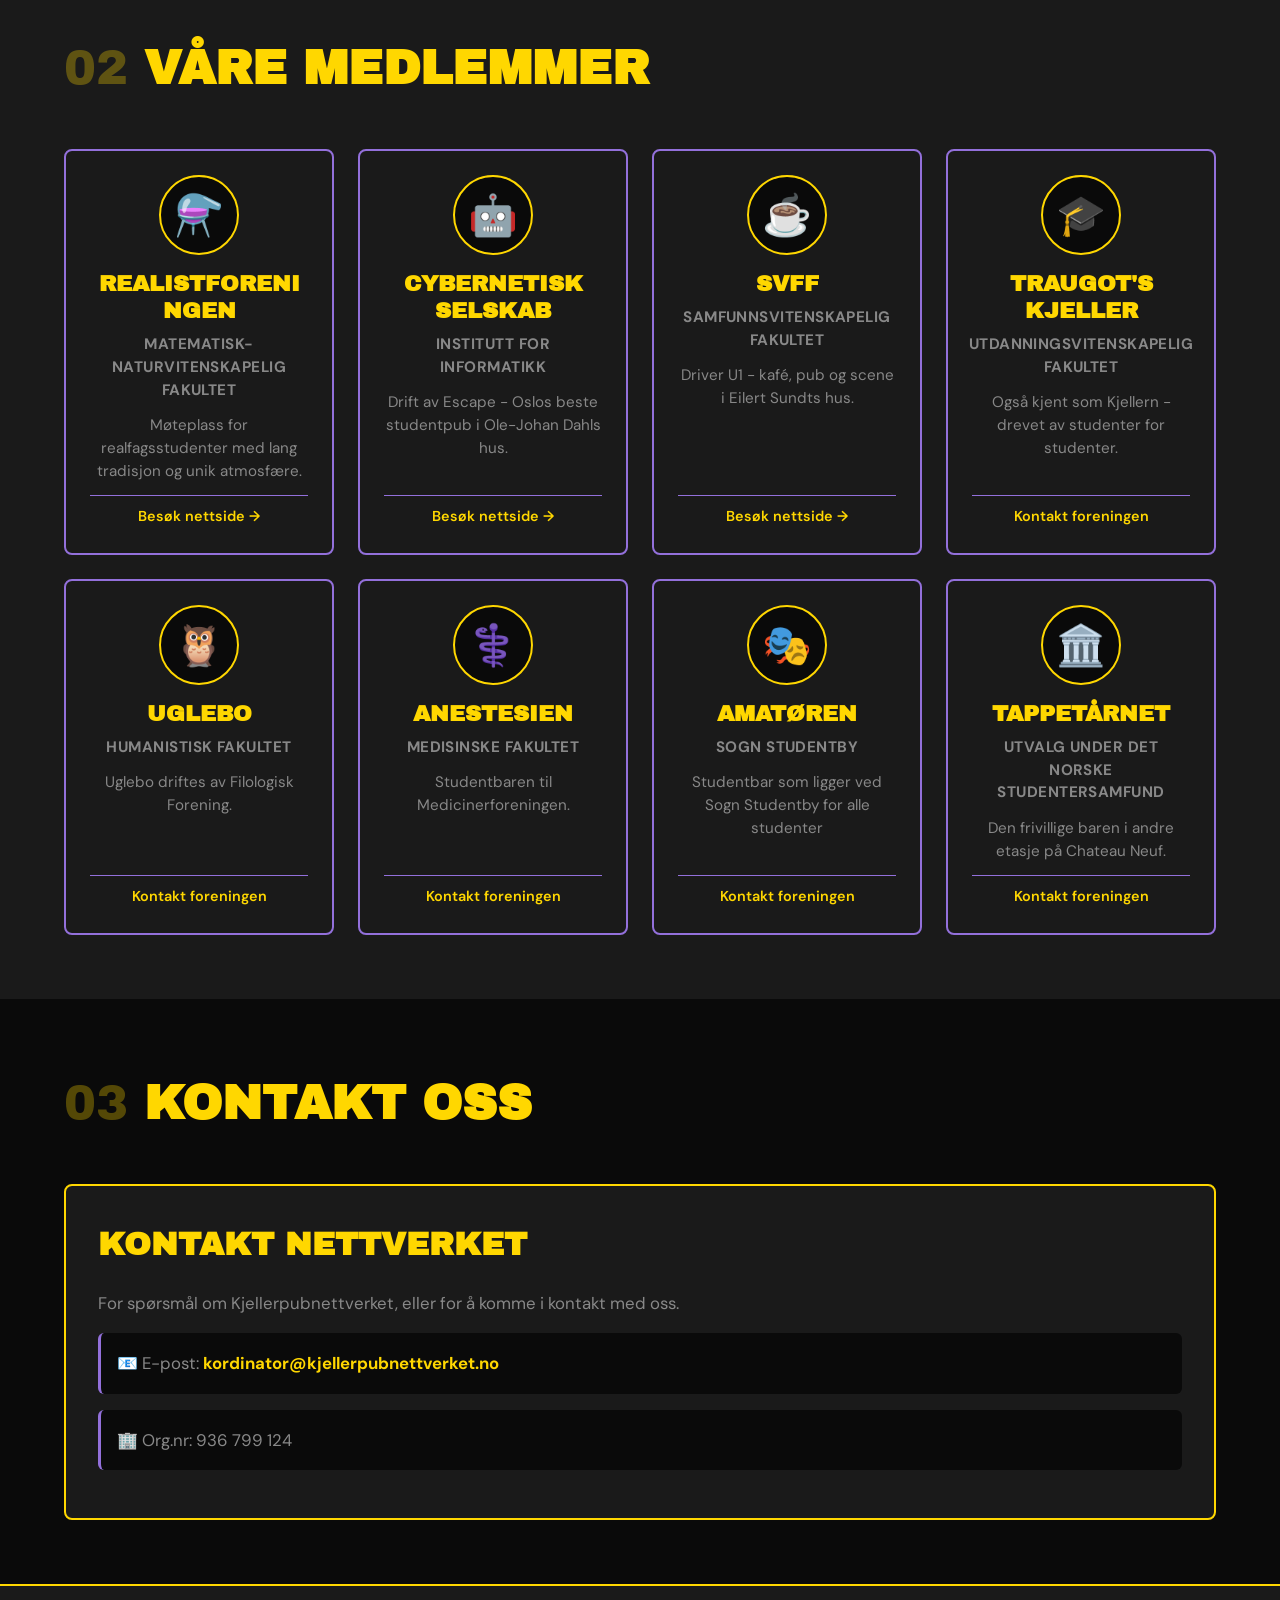
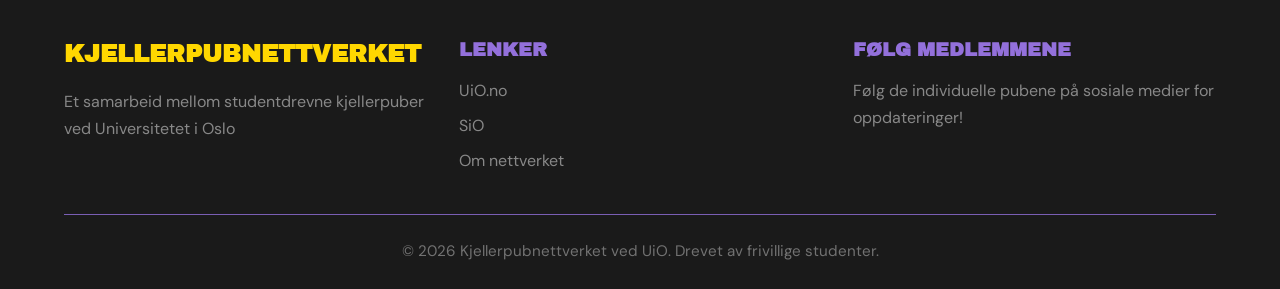
==== commit 4f0acc1b: "Update title and links in index.html" ====
--- a/index.html
+++ b/index.html
@@ -14,14 +14,13 @@
         <div class="hero-content">
             <div class="logo-area">
                 <h1 class="main-title">
-                    <span class="title-line">Kellerpub</span>
+                    <span class="title-line">Kjellerpub</span>
                     <span class="title-line highlight">nettverket</span>
                 </h1>
                 <p class="subtitle">ved Universitetet i Oslo</p>
             </div>
         </div>
         <div class="hero-decoration"></div>
-        
     </header>
 
     <nav class="main-nav">
@@ -43,19 +42,24 @@
                 </div>
                 <div class="content-grid">
                     <div class="text-content">
-                        <p {    width: 100%; 
-                            max-width: 100%; 
-                            box-sizing: border-box; 
-                            }>
                         <p class="lead-text">Kjellerpubnettverket er et samarbeid mellom de studentdrevne kjellerpubene ved Universitetet i Oslo. Vi jobber for å skape et levende og inkluderende sosialt miljø på campus.</p>
                         <p>Våre medlemsforeninger driver kjellerpuber som er mer enn bare steder hvor du kan kjøpe rimelig kaffe og mat – de er møteplasser hvor studenter bygger vennskap, utveksler ideer og finner tilhørighet. Hver pub drives av frivillige studenter som brenner for å skape gode opplevelser.</p>
-                        <p> NB!!!JA hele denne nettsiden er laget av KI; jeg (Hanne- koordinator for kjellerpubnettverket (tilgjengelig på hannehugem@gmail.com ) lover å fikse noe bra jeg må bare få google til å innse at vi eier dette domenet ellers så mister jeg den mailen jeg lagde innen 58 dager (og jeg har ikke lagd en nettside siden vgs))</p>
+                        <p>NB!!! JA hele denne nettsiden er laget av KI; jeg (Hanne - koordinator for kjellerpubnettverket (tilgjengelig på hannehugem@gmail.com) lover å fikse noe bra jeg må bare få google til å innse at vi eier dette domenet ellers så mister jeg den mailen jeg lagde innen 58 dager (og jeg har ikke lagd en nettside siden vgs))</p>
                         <div class="highlight-box">
-                        </p>
                             <h3>Organisasjonsinformasjon</h3>
                             <p><strong>Organisasjonsnummer:</strong> 936 799 124</p>
                             <p><strong>Vår visjon:</strong> Et levende campus hvor alle studenter finner sin plass gjennom lavterskeltilbud, fellesskap og frivillighet.</p>
                         </div>
+                    </div>
+                </div>
+                <div class="stats-grid">
+                    <div class="stat-card">
+                        <div class="stat-number">8</div>
+                        <div class="stat-label">Medlemsforeninger</div>
+                    </div>
+                    <div class="stat-card">
+                        <div class="stat-number">300+</div>
+                        <div class="stat-label">Frivillige</div>
                     </div>
                 </div>
             </div>
@@ -109,7 +113,7 @@
                         <h3>Traugot's kjeller</h3>
                         <p class="member-faculty">Utdanningsvitenskapelig fakultet</p>
                         <p>Også kjent som Kjellern - drevet av studenter for studenter.</p>
-                        <a href="https://www.facebook.com/TraugotsKjeller?" class="member-link">Kontakt foreningen</a>
+                        <a href="https://www.facebook.com/TraugotsKjeller?" target="_blank" class="member-link">Kontakt foreningen</a>
                     </div>
 
                     <div class="member-card">
@@ -120,7 +124,7 @@
                         <h3>Uglebo</h3>
                         <p class="member-faculty">Humanistisk fakultet</p>
                         <p>Uglebo driftes av Filologisk Forening.</p>
-                        <a href="https://www.facebook.com/ffuglebo/" class="member-link">Kontakt foreningen</a>
+                        <a href="https://www.facebook.com/ffuglebo/" target="_blank" class="member-link">Kontakt foreningen</a>
                     </div>
 
                     <div class="member-card">
@@ -131,7 +135,7 @@
                         <h3>Anestesien</h3>
                         <p class="member-faculty">Medisinske fakultet</p>
                         <p>Studentbaren til Medicinerforeningen.</p>
-                        <a href="https://medicinerforeningen.no/home/anestesien" class="member-link">Kontakt foreningen</a>
+                        <a href="https://medicinerforeningen.no/home/anestesien" target="_blank" class="member-link">Kontakt foreningen</a>
                     </div>
 
                     <div class="member-card">
@@ -142,7 +146,7 @@
                         <h3>Amatøren</h3>
                         <p class="member-faculty">Sogn studentby</p>
                         <p>Studentbar som ligger ved Sogn Studentby for alle studenter</p>
-                        <a href="https://www.facebook.com/amatoren/" class="member-link">Kontakt foreningen</a>
+                        <a href="https://www.facebook.com/amatoren/" target="_blank" class="member-link">Kontakt foreningen</a>
                     </div>
 
                     <div class="member-card">
@@ -152,8 +156,8 @@
                         </div>
                         <h3>Tappetårnet</h3>
                         <p class="member-faculty">Utvalg under Det Norske Studentersamfund</p>
-                        <p>Den frivillige baren i andre etasje på Chateau Neuf .</p>
-                        <a href="https://neuf.no/foreninger/tappetarnet" class="member-link">Kontakt foreningen</a>
+                        <p>Den frivillige baren i andre etasje på Chateau Neuf.</p>
+                        <a href="https://neuf.no/foreninger/tappetarnet" target="_blank" class="member-link">Kontakt foreningen</a>
                     </div>
                 </div>
             </div>
